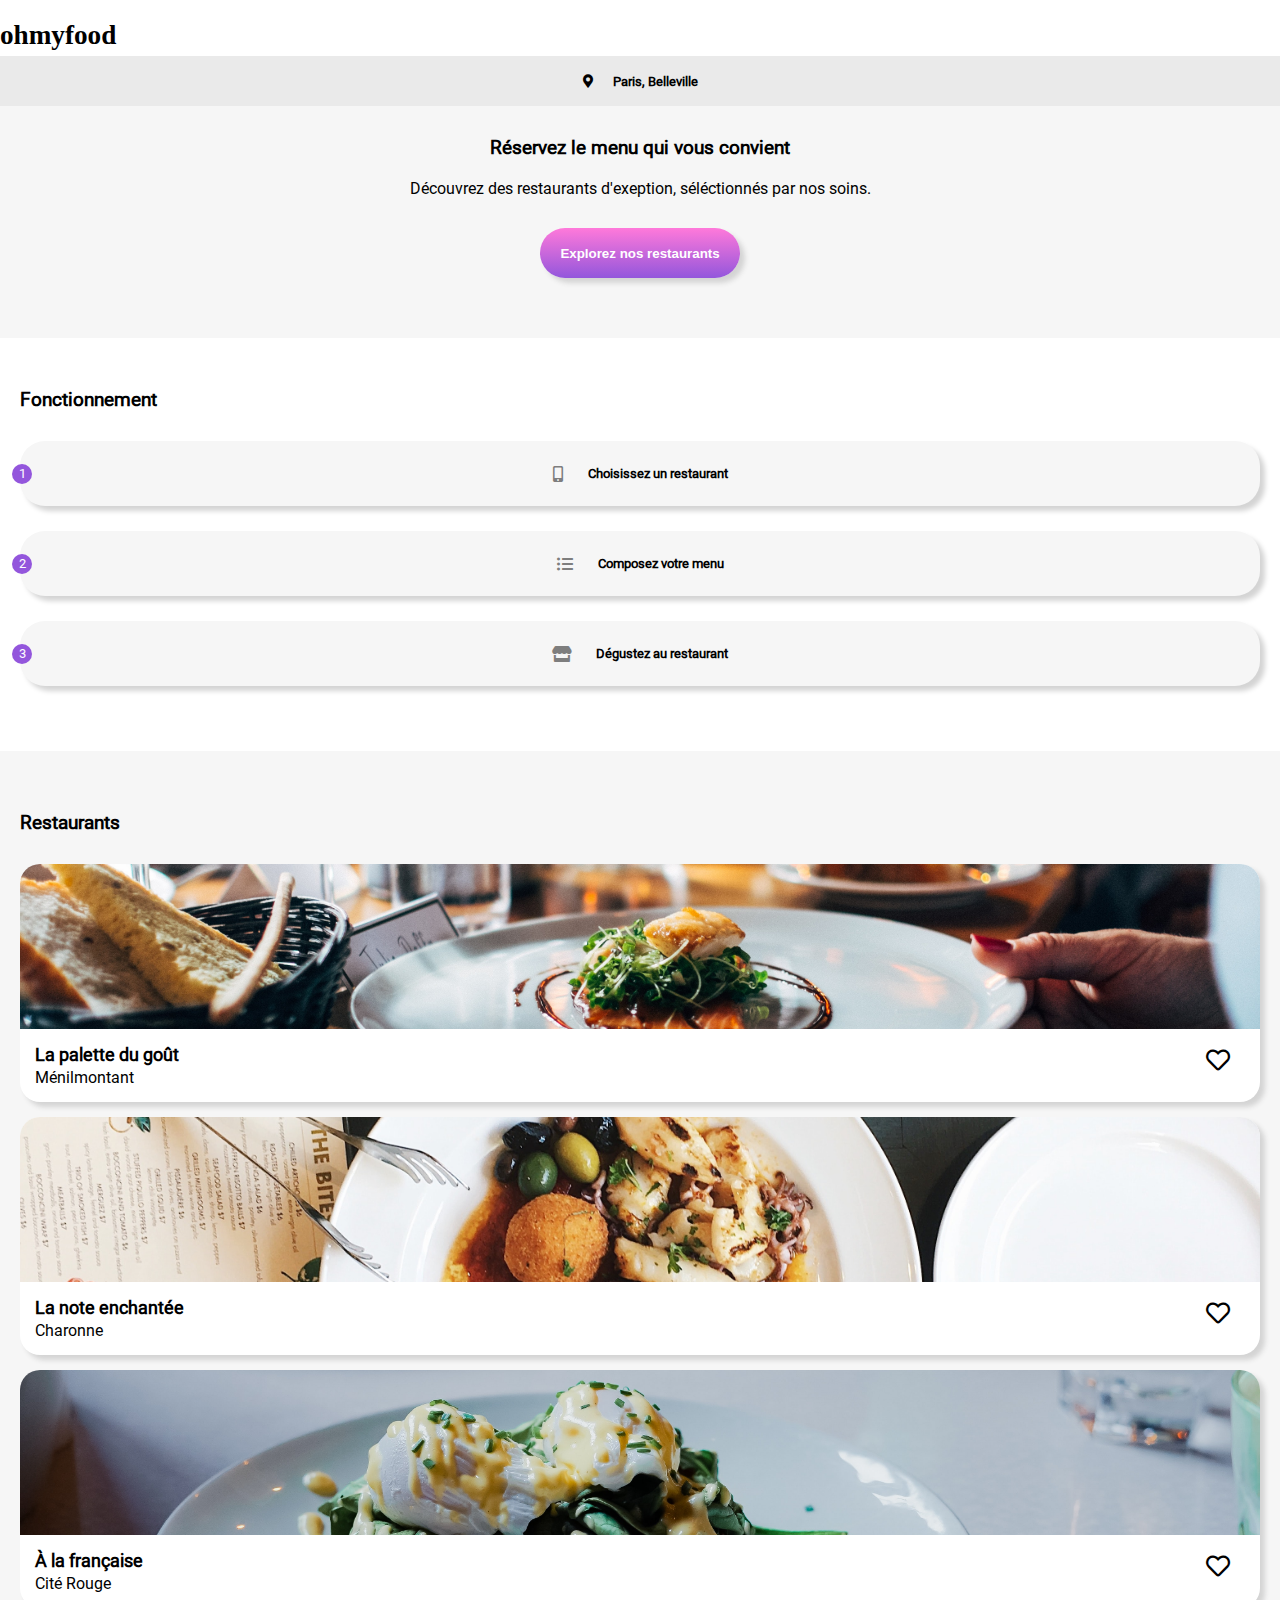
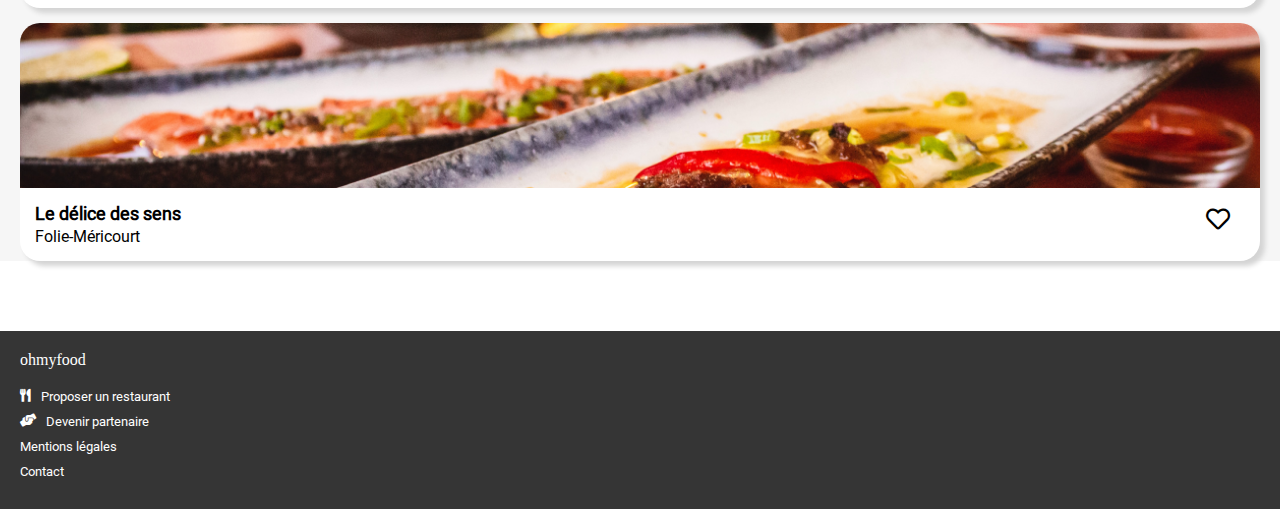
==== index.html @ 56a6c61f "avancé page menu" ====
<!DOCTYPE html>
<html lang="fr">
    <head>
        <meta charset="UTF-8">
        <meta name="viewport" content="width=device-width, initial-scale=1.0">
        <meta name="description" content="On vous propose de commander votre repas dans les meilleurs restaurants parisiens">
        <link rel="stylesheet" href="main.css">
        <link rel="stylesheet" href="fontawesome-free-5.15.1-web/css/all.css">
        <link rel="icon" href="images/logo/ohmyfood@2x.svg">
        <title>OhMyFood le site pour commander dans les meilleurs restaurants parisiens</title>
    </head>

    <body>
        <header>
            <h1>ohmyfood</h1>
        </header>

        <section id="section_presentation-site_research">
            <div id="research_city">
                <div>
                    <i class="fas fa-map-marker-alt"></i>
                </div>
                <div id="zone_research_city">
                    Paris, Belleville
                </div>
            </div>
            <div id="information_site_restaurant">
                <h2 class="title_h2_index">
                    Réservez le menu qui vous convient
                </h2>
                <p id="text_information">
                    Découvrez des restaurants d'exeption, séléctionnés par nos soins.
                </p>
                <input type="button" value="Explorez nos restaurants" id="button_research_restaurant" class="button_page">
            </div>        
        </section>

        <section id="section_functioning">
            <h2 class="title_h2_index">
                Fonctionnement
            </h2>
            <div class="box_functioning">
                <p class="number_functioning">
                    1
                </p>
                <i class="fas fa-mobile-alt"></i>
                <p class="information_functioning">
                    Choisissez un restaurant
                </p>
            </div>
            <div class="box_functioning">
                <p class="number_functioning">
                    2
                </p>
                <i class="fas fa-list-ul"></i>
                <p class="information_functioning">
                    Composez votre menu
                </p>
            </div>
            <div class="box_functioning">
                <p class="number_functioning">
                    3
                </p>
                <i class="fas fa-store"></i>
                <p class="information_functioning">
                    Dégustez au restaurant
                </p>
            </div>
        </section>

        <section id="listing_restaurants">
            <h2 class="title_h2_index">
                Restaurants
            </h2> 
            <div class="box_restaurant"> <!-- la palette du goût -->                
                <div class="box_img_link">
                    <a href="menu_la_palette_du_gout.html" title="Lien vers le menu de La palette du goût">  
                        <img src="images/restaurants/la_palettedu_gout_jay-wennington.jpg" alt="image du restaurant La Palette du goût" class="img_restaurant">
                    </a> 
                </div>               
                <div class="information_restaurant_heart">                    
                    <div class="name_localisation">
                        <h3 class="name_restaurant">
                            La palette du goût
                        </h3>
                        <p class="city_restaurant">
                            Ménilmontant
                        </p>
                    </div>
                    <i class="far fa-heart"></i>
                </div>
            </div>

            <div class="box_restaurant"> <!-- La note enchantée -->
                <div class="box_img_link">
                    <a href="menu_la_note_enchantee.html" title="Lien vers le menu La note enchantée">
                        <img src="images/restaurants/la_note_enchantee_stil.jpg" alt="image du restaurant La note enchantée" class="img_restaurant">
                    </a>
                </div>
                <div class="information_restaurant_heart">
                    <div class="name_localisation">
                        <h3 class="name_restaurant">
                            La note enchantée
                        </h3>
                        <p class="city_restaurant">
                            Charonne
                        </p>
                    </div>
                    <i class="far fa-heart"></i>
                </div>
            </div>

            <div class="box_restaurant"> <!-- à la française -->
                <div class="box_img_link">
                    <a href="menu_a_la_francaise.html" title="Lien vers le menu À la française">
                        <img src="images/restaurants/a_la_francaise_toa-heftiba.jpg" alt="image du restaurant À la française" class="img_restaurant">
                    </a>
                </div>
                <div class="information_restaurant_heart">
                    <div class="name_localisation">
                            <h3 class="name_restaurant">
                                À la française
                            </h3>
                            <p class="city_restaurant">
                                Cité Rouge
                            </p>
                    </div>
                    <i class="far fa-heart"></i>
                </div>
            </div>

                <div class="box_restaurant"> <!-- Le délice des sens -->
                    <div class="box_img_link">
                        <a href="menu_le_delice_des_sens.html" title="Lien vers le menu Le délice des sens">
                            <img src="images/restaurants/le_delice_des-sens_louis-hansel.jpg" alt="image du restaurant le délice des sens" class="img_restaurant">
                        </a>
                    </div>
                    <div class="information_restaurant_heart">
                        <div class="name_localisation">
                            <h3 class="name_restaurant">
                                Le délice des sens
                            </h3>
                            <p class="city_restaurant">
                                Folie-Méricourt
                            </p>
                        </div>
                        <i class="far fa-heart"></i>
                    </div>                    
                </div>
        </section>

        <footer>
            <section id="footer_limit">
                <h2 id="name_logo_footer">ohmyfood</h2>
                <div class="box_icon_txt">
                    <i class="fas fa-utensils"></i>
                    <p>Proposer un restaurant</p>
                </div>
                <div class="box_icon_txt">
                    <i class="fas fa-hands-helping"></i>
                    <p>Devenir partenaire</p>
                </div>
                <p class="box_only_txt">Mentions légales</p>
                <a href="mailto:contact@ohmyfood.com" class="box_only_txt" title="nous contacter par mail">Contact</a> <!-- doit renvoyer vers une adresse mail -->
            </section>
        </footer>

    </body>
</html>
---- main.css ----
@charset "UTF-8";
/* Elément généraux */
@font-face {
  font-family: 'Roboto';
  src: url(Roboto/Roboto-Regular.ttf) format("truetype");
}

@font-face {
  font-family: 'Shrikhand';
  src: url(Shrikhand/Shrikhand-Regular.ttf) format("truetype");
}

body {
  margin: 0;
  padding: 0;
  margin: auto;
  font-family: 'Roboto';
}

/* element which appear into different parts of the body 
color */
/* primary color */
/* secondary color */
/* tertiary color */
.title_h2_index {
  font-size: larger;
  margin: 0;
}

p {
  margin: 0;
}

header, #section_functioning, .title_h2_index, .box_restaurant {
  max-width: 1440px;
}

/* formatting base button */
.button_page {
  color: #FFFFFF;
  border-radius: 50px;
  -webkit-box-shadow: 5px 5px 5px #d4d4d4;
          box-shadow: 5px 5px 5px #d4d4d4;
  border: none;
  background: -webkit-gradient(linear, left top, left bottom, from(#FF79DA), to(#9356DC));
  background: linear-gradient(to bottom, #FF79DA, #9356DC);
}

.button_page:hover {
  opacity: 0.8;
  -webkit-box-shadow: 10px 10px 5px #d4d4d4;
          box-shadow: 10px 10px 5px #d4d4d4;
  cursor: pointer;
}

/* header */
header {
  max-width: 1440px;
  margin-top: 20px;
  margin-bottom: 5px;
  display: -webkit-box;
  display: -ms-flexbox;
  display: flex;
}

header .fas.fa-arrow-left {
  color: #353535;
  font-size: large;
  padding-top: 11px;
  margin-right: 50px;
}

header h1 {
  margin: 0;
  font-family: 'Shrikhand';
  font-size: 1.70em;
}

/* body 
Section site presentation et research city and restaurant*/
#research_city {
  display: -webkit-box;
  display: -ms-flexbox;
  display: flex;
  -webkit-box-orient: horizontal;
  -webkit-box-direction: normal;
      -ms-flex-direction: row;
          flex-direction: row;
  -webkit-box-pack: center;
      -ms-flex-pack: center;
          justify-content: center;
  -webkit-box-align: center;
      -ms-flex-align: center;
          align-items: center;
  background-color: #eaeaea;
  height: 50px;
  font-size: smaller;
}

#research_city #zone_research_city {
  font-weight: bold;
  margin-left: 20px;
}

#information_site_restaurant {
  display: -webkit-box;
  display: -ms-flexbox;
  display: flex;
  -webkit-box-orient: vertical;
  -webkit-box-direction: normal;
      -ms-flex-direction: column;
          flex-direction: column;
  -webkit-box-align: center;
      -ms-flex-align: center;
          align-items: center;
  text-align: center;
  background-color: #f6f6f6;
  padding-top: 30px;
  padding-bottom: 60px;
  margin-bottom: 50px;
}

#information_site_restaurant .title_h2_index {
  margin-left: 60px;
  margin-right: 60px;
  margin-bottom: 20px;
}

#information_site_restaurant #text_information {
  margin-bottom: 30px;
}

#information_site_restaurant #button_research_restaurant {
  height: 50px;
  width: 200px;
  font-weight: bold;
}

#section_functioning {
  display: -webkit-box;
  display: -ms-flexbox;
  display: flex;
  -webkit-box-orient: vertical;
  -webkit-box-direction: normal;
      -ms-flex-direction: column;
          flex-direction: column;
  margin-bottom: 40px;
  margin-left: 20px;
}

#section_functioning .title_h2_index {
  margin-bottom: 30px;
}

.box_functioning {
  display: -webkit-box;
  display: -ms-flexbox;
  display: flex;
  -webkit-box-orient: horizontal;
  -webkit-box-direction: normal;
      -ms-flex-direction: row;
          flex-direction: row;
  -webkit-box-pack: center;
      -ms-flex-pack: center;
          justify-content: center;
  -webkit-box-align: center;
      -ms-flex-align: center;
          align-items: center;
  height: 65px;
  margin-bottom: 25px;
  width: calc(100% - 20px);
  background-color: #f6f6f6;
  border-radius: 25px;
  -webkit-box-shadow: 5px 5px 5px #d4d4d4;
          box-shadow: 5px 5px 5px #d4d4d4;
}

.box_functioning .number_functioning {
  display: -webkit-box;
  display: -ms-flexbox;
  display: flex;
  -webkit-box-pack: center;
      -ms-flex-pack: center;
          justify-content: center;
  -webkit-box-align: center;
      -ms-flex-align: center;
          align-items: center;
  font-size: small;
  color: #FFFFFF;
  width: 20px;
  height: 20px;
  border-radius: 50px;
  background-color: #9356DC;
  position: absolute;
  left: 12px;
}

.box_functioning .fas {
  color: #7e7e7e;
}

.box_functioning .information_functioning {
  font-size: smaller;
  font-weight: bold;
  margin-left: 25px;
}

#listing_restaurants {
  padding-left: 20px;
  background-color: #f6f6f6;
  margin-bottom: 70px;
}

#listing_restaurants .title_h2_index {
  padding-top: 60px;
  margin-bottom: 30px;
}

.box_restaurant {
  display: -webkit-box;
  display: -ms-flexbox;
  display: flex;
  -webkit-box-orient: vertical;
  -webkit-box-direction: normal;
      -ms-flex-direction: column;
          flex-direction: column;
  width: calc(100% - 20px);
  background-color: #FFFFFF;
  border-radius: 20px;
  margin-bottom: 15px;
  -webkit-box-shadow: 5px 5px 5px #d4d4d4;
          box-shadow: 5px 5px 5px #d4d4d4;
}

.box_img_link {
  height: 180px;
}

.box_img_link .img_restaurant {
  -o-object-fit: cover;
     object-fit: cover;
  border-top-left-radius: 20px;
  border-top-right-radius: 20px;
  width: 100%;
  height: calc(100% - 15px);
}

.information_restaurant_heart {
  display: -webkit-box;
  display: -ms-flexbox;
  display: flex;
  -webkit-box-orient: horizontal;
  -webkit-box-direction: normal;
      -ms-flex-direction: row;
          flex-direction: row;
  -webkit-box-pack: justify;
      -ms-flex-pack: justify;
          justify-content: space-between;
  -webkit-box-align: center;
      -ms-flex-align: center;
          align-items: center;
  position: relative;
}

.information_restaurant_heart .name_localisation {
  display: -webkit-box;
  display: -ms-flexbox;
  display: flex;
  -webkit-box-orient: vertical;
  -webkit-box-direction: normal;
      -ms-flex-direction: column;
          flex-direction: column;
  padding-left: 15px;
  padding-bottom: 15px;
}

.information_restaurant_heart .name_localisation .name_restaurant {
  margin: 0;
  font-size: large;
  margin-bottom: 3px;
}

.information_restaurant_heart .name_localisation .city_restaurant {
  font-size: medium;
}

.information_restaurant_heart .far.fa-heart {
  position: absolute;
  bottom: 30px;
  right: 30px;
  font-size: x-large;
}

.information_restaurant_heart .far.fa-heart:hover {
  cursor: pointer;
}

.information_restaurant_heart .far.fa-heart:active {
  background: -webkit-gradient(linear, left top, left bottom, from(#FF79DA), to(#9356DC));
  background: linear-gradient(to bottom, #FF79DA, #9356DC);
}

a:hover, a:link, a:visited {
  text-decoration: none;
  outline: none;
  color: black;
}

footer {
  background-color: #353535;
}

#footer_limit {
  max-width: 1440px;
  padding: 20px;
  color: #FFFFFF;
}

#footer_limit #name_logo_footer {
  margin: 0;
  font-family: 'Shrikhand';
  font-weight: unset;
  margin-bottom: 20px;
  font-size: medium;
}

#footer_limit .box_icon_txt, #footer_limit .box_only_txt {
  display: -webkit-box;
  display: -ms-flexbox;
  display: flex;
  font-size: smaller;
  margin-bottom: 10px;
}

#footer_limit .box_icon_txt p, #footer_limit .box_only_txt p {
  padding-left: 10px;
}

#footer_limit .fa-utensils, #footer_limit .fa-hands-helping {
  font-size: small;
}

#footer_limit a:link, #footer_limit a:visited {
  color: white;
}

/* page menu elements */
.box_img_menu {
  position: absolute;
}

.img_page_menu {
  -o-object-fit: cover;
     object-fit: cover;
  height: 275px;
  width: 100%;
}

.name_restaurant_heart, .appetizer_menu, .main_course_menu, .dessert_menu {
  min-width: 320px;
  max-width: 1440px;
}

.section_choice_menu {
  background-color: #f6f6f6;
  display: -webkit-box;
  display: -ms-flexbox;
  display: flex;
  -webkit-box-orient: vertical;
  -webkit-box-direction: normal;
      -ms-flex-direction: column;
          flex-direction: column;
  width: 100%;
  position: relative;
  top: 230px;
  border-top-left-radius: 40px;
  border-top-right-radius: 40px;
}

.name_restaurant_heart {
  padding-top: 30px;
  margin-bottom: 25px;
  position: relative;
}

.name_restaurant_heart .name_restaurant_menu {
  font-family: 'shrikhand';
  font-size: 1.70em;
  margin-left: 20px;
}

.name_restaurant_heart .far.fa-heart {
  position: absolute;
  right: 4%;
  font-size: x-large;
}

.title_repas {
  margin-left: 20px;
  border-bottom: 2px #99E2D0 solid;
  padding-bottom: 10px;
  padding-right: 0;
}

.box_repas {
  background-color: #FFFFFF;
  margin-top: 15px;
  -webkit-box-shadow: 5px 5px 5px #d4d4d4;
          box-shadow: 5px 5px 5px #d4d4d4;
  border-radius: 15px;
  margin-left: 15px;
  width: calc(100% - 30px);
  position: relative;
}

.box_repas .name_repas {
  margin: 0;
  font-size: medium;
  padding: 12px 10px;
}

.box_repas .additional_information {
  font-size: smaller;
  padding: 0 0 12px 10px;
}

.box_repas .price {
  font-size: smaller;
  font-weight: bold;
  position: absolute;
  bottom: 12px;
  right: 20px;
}

.box_command {
  display: -webkit-box;
  display: -ms-flexbox;
  display: flex;
  -webkit-box-pack: center;
      -ms-flex-pack: center;
          justify-content: center;
}

.box_command #button_command {
  margin: 40px 0 60px 0;
  height: 55px;
  width: 185px;
}

.footer_menu {
  position: relative;
  top: 230px;
}
/*# sourceMappingURL=main.css.map */
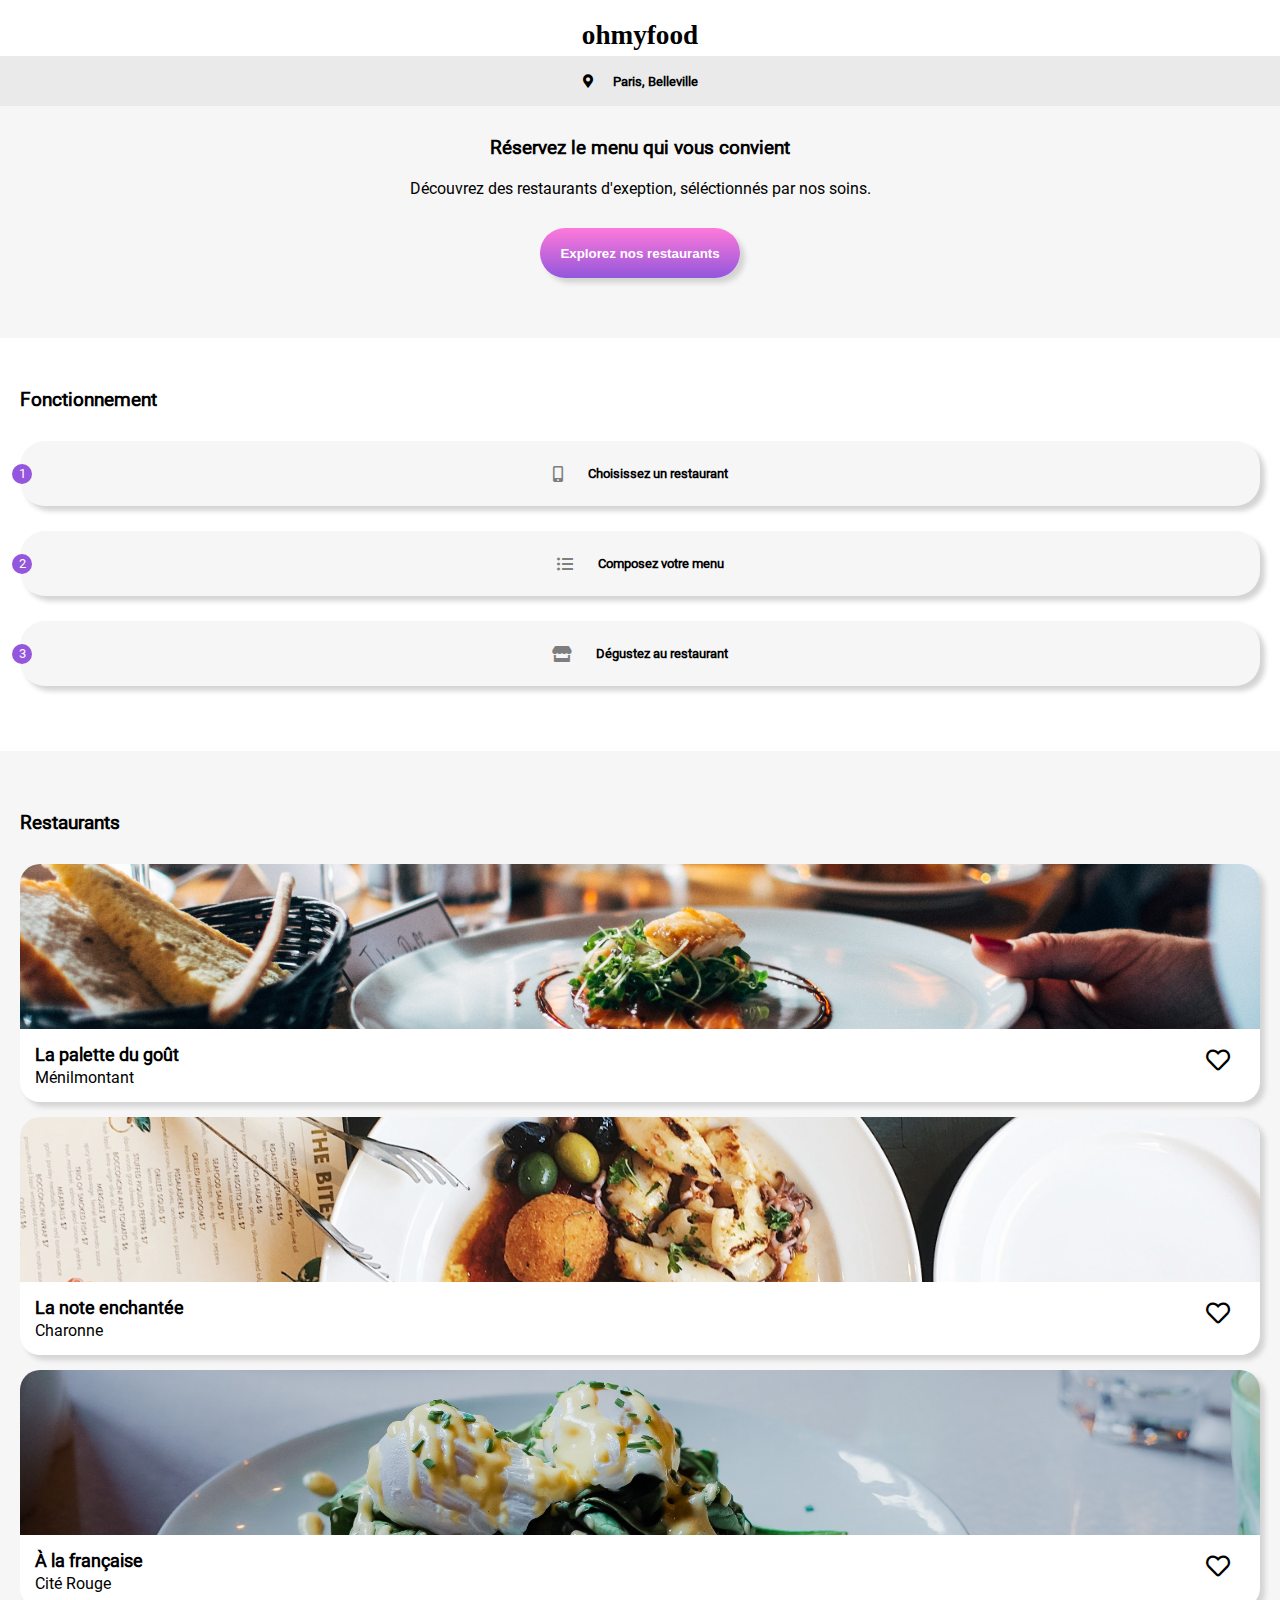
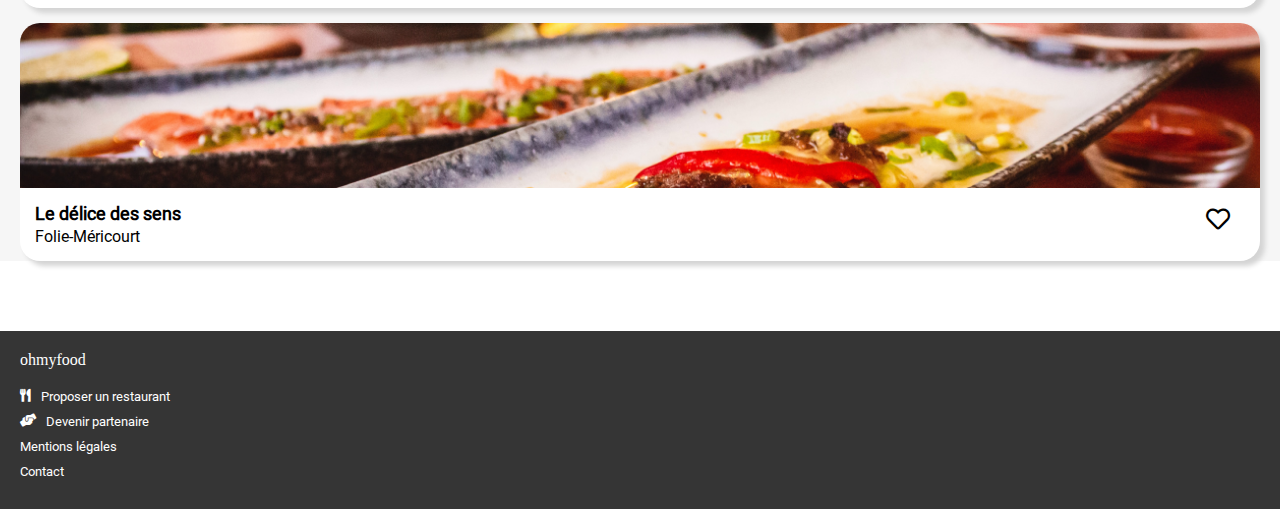
==== commit 68b88544: "modification" ====
--- a/index.html
+++ b/index.html
@@ -39,7 +39,7 @@
             <h2 class="title_h2_index">
                 Fonctionnement
             </h2>
-            <div class="box_functioning">
+            <div class="box_functioning box_number_one">
                 <p class="number_functioning">
                     1
                 </p>
@@ -48,7 +48,7 @@
                     Choisissez un restaurant
                 </p>
             </div>
-            <div class="box_functioning">
+            <div class="box_functioning box_number_two">
                 <p class="number_functioning">
                     2
                 </p>
@@ -57,7 +57,7 @@
                     Composez votre menu
                 </p>
             </div>
-            <div class="box_functioning">
+            <div class="box_functioning box_number_three">
                 <p class="number_functioning">
                     3
                 </p>
--- a/main.css
+++ b/main.css
@@ -27,7 +27,7 @@
   margin: 0;
 }
 
-p {
+p, h2 {
   margin: 0;
 }
 
@@ -44,6 +44,8 @@
   border: none;
   background: -webkit-gradient(linear, left top, left bottom, from(#FF79DA), to(#9356DC));
   background: linear-gradient(to bottom, #FF79DA, #9356DC);
+  -webkit-transition-duration: 400ms;
+          transition-duration: 400ms;
 }
 
 .button_page:hover {
@@ -61,6 +63,9 @@
   display: -webkit-box;
   display: -ms-flexbox;
   display: flex;
+  -webkit-box-pack: center;
+      -ms-flex-pack: center;
+          justify-content: center;
 }
 
 header .fas.fa-arrow-left {
@@ -173,6 +178,14 @@
   border-radius: 25px;
   -webkit-box-shadow: 5px 5px 5px #d4d4d4;
           box-shadow: 5px 5px 5px #d4d4d4;
+  /* &:hover
+    {
+        background-color: $blue-magenta-light;
+        .fas
+        {
+            color: $blue-magenta;
+        }
+    } */
 }
 
 .box_functioning .number_functioning {
@@ -205,6 +218,23 @@
   margin-left: 25px;
 }
 
+.box_number_one {
+  -webkit-animation: animation_box_number_one 1s infinite;
+          animation: animation_box_number_one 1s infinite;
+}
+
+@-webkit-keyframes animation_box_number_one {
+  100% {
+    background-color: #f5edff;
+  }
+}
+
+@keyframes animation_box_number_one {
+  100% {
+    background-color: #f5edff;
+  }
+}
+
 #listing_restaurants {
   padding-left: 20px;
   background-color: #f6f6f6;
@@ -379,7 +409,6 @@
 
 .name_restaurant_heart {
   padding-top: 30px;
-  margin-bottom: 25px;
   position: relative;
 }
 
@@ -393,6 +422,82 @@
   position: absolute;
   right: 4%;
   font-size: x-large;
+}
+
+.appetizer_menu, .main_course_menu, .dessert_menu {
+  margin-top: 30px;
+}
+
+.appetizer_menu {
+  opacity: 0;
+  -webkit-animation: fadeIn_appetizer ease 3s forwards 0.5s;
+          animation: fadeIn_appetizer ease 3s forwards 0.5s;
+}
+
+.main_course_menu {
+  opacity: 0;
+  -webkit-animation: fadeIn_maincourse ease 3s forwards 1.5s;
+          animation: fadeIn_maincourse ease 3s forwards 1.5s;
+}
+
+.dessert_menu {
+  opacity: 0;
+  -webkit-animation: fadeIn_dessert ease 3s forwards 2.5s;
+          animation: fadeIn_dessert ease 3s forwards 2.5s;
+}
+
+/* keyframes appear differents parts of repas */
+@-webkit-keyframes fadeIn_appetizer {
+  0% {
+    opacity: 0;
+  }
+  100% {
+    opacity: 1;
+  }
+}
+@keyframes fadeIn_appetizer {
+  0% {
+    opacity: 0;
+  }
+  100% {
+    opacity: 1;
+  }
+}
+
+@-webkit-keyframes fadeIn_maincourse {
+  0% {
+    opacity: 0;
+  }
+  100% {
+    opacity: 1;
+  }
+}
+
+@keyframes fadeIn_maincourse {
+  0% {
+    opacity: 0;
+  }
+  100% {
+    opacity: 1;
+  }
+}
+
+@-webkit-keyframes fadeIn_dessert {
+  0% {
+    opacity: 0;
+  }
+  100% {
+    opacity: 1;
+  }
+}
+
+@keyframes fadeIn_dessert {
+  0% {
+    opacity: 0;
+  }
+  100% {
+    opacity: 1;
+  }
 }
 
 .title_repas {
@@ -411,17 +516,25 @@
   margin-left: 15px;
   width: calc(100% - 30px);
   position: relative;
+  /* keyframes animation appear check box in menu food */
 }
 
 .box_repas .name_repas {
   margin: 0;
   font-size: medium;
   padding: 12px 10px;
+  text-overflow: ellipsis;
+  overflow: hidden;
+  white-space: nowrap;
 }
 
 .box_repas .additional_information {
   font-size: smaller;
   padding: 0 0 12px 10px;
+  width: 80%;
+  text-overflow: ellipsis;
+  overflow: hidden;
+  white-space: nowrap;
 }
 
 .box_repas .price {
@@ -432,6 +545,124 @@
   right: 20px;
 }
 
+.box_repas:active .box_choice_food {
+  border: none;
+  position: absolute;
+  bottom: 0;
+  right: 0;
+  height: 73px;
+  border-top-right-radius: 15px;
+  border-bottom-right-radius: 15px;
+  background-color: #99E2D0;
+  opacity: 1;
+  -webkit-animation: appear_box_choice 0.4s forwards;
+          animation: appear_box_choice 0.4s forwards;
+}
+
+.box_repas:active .fas.fa-check-circle {
+  color: #FFFFFF;
+  display: -webkit-box;
+  display: -ms-flexbox;
+  display: flex;
+  -webkit-box-pack: center;
+      -ms-flex-pack: center;
+          justify-content: center;
+  position: relative;
+  top: 40%;
+  -webkit-animation: circle_rotate 0.4s forwards;
+          animation: circle_rotate 0.4s forwards;
+}
+
+.box_repas:active .price {
+  -webkit-animation: price_translation 0.4s forwards;
+          animation: price_translation 0.4s forwards;
+}
+
+.box_repas:active .name_repas, .box_repas:active .additional_information {
+  -webkit-animation: reduction_box 0.4s forwards;
+          animation: reduction_box 0.4s forwards;
+}
+
+.box_repas .fas.fa-check-circle {
+  display: none;
+}
+
+@-webkit-keyframes appear_box_choice {
+  0% {
+    width: 0;
+  }
+  100% {
+    width: 63px;
+    opacity: 1;
+  }
+}
+
+@keyframes appear_box_choice {
+  0% {
+    width: 0;
+  }
+  100% {
+    width: 63px;
+    opacity: 1;
+  }
+}
+
+@-webkit-keyframes price_translation {
+  0% {
+    -webkit-transform: translateX(0);
+            transform: translateX(0);
+  }
+  100% {
+    -webkit-transform: translateX(-63px);
+            transform: translateX(-63px);
+  }
+}
+
+@keyframes price_translation {
+  0% {
+    -webkit-transform: translateX(0);
+            transform: translateX(0);
+  }
+  100% {
+    -webkit-transform: translateX(-63px);
+            transform: translateX(-63px);
+  }
+}
+
+@-webkit-keyframes circle_rotate {
+  0% {
+    -webkit-transform: rotate(0) scale(1.4);
+            transform: rotate(0) scale(1.4);
+  }
+  100% {
+    -webkit-transform: rotate(360deg) scale(1.4);
+            transform: rotate(360deg) scale(1.4);
+  }
+}
+
+@keyframes circle_rotate {
+  0% {
+    -webkit-transform: rotate(0) scale(1.4);
+            transform: rotate(0) scale(1.4);
+  }
+  100% {
+    -webkit-transform: rotate(360deg) scale(1.4);
+            transform: rotate(360deg) scale(1.4);
+  }
+}
+
+@-webkit-keyframes reduction_box {
+  100% {
+    width: 58%;
+  }
+}
+
+@keyframes reduction_box {
+  100% {
+    width: 58%;
+  }
+}
+
 .box_command {
   display: -webkit-box;
   display: -ms-flexbox;
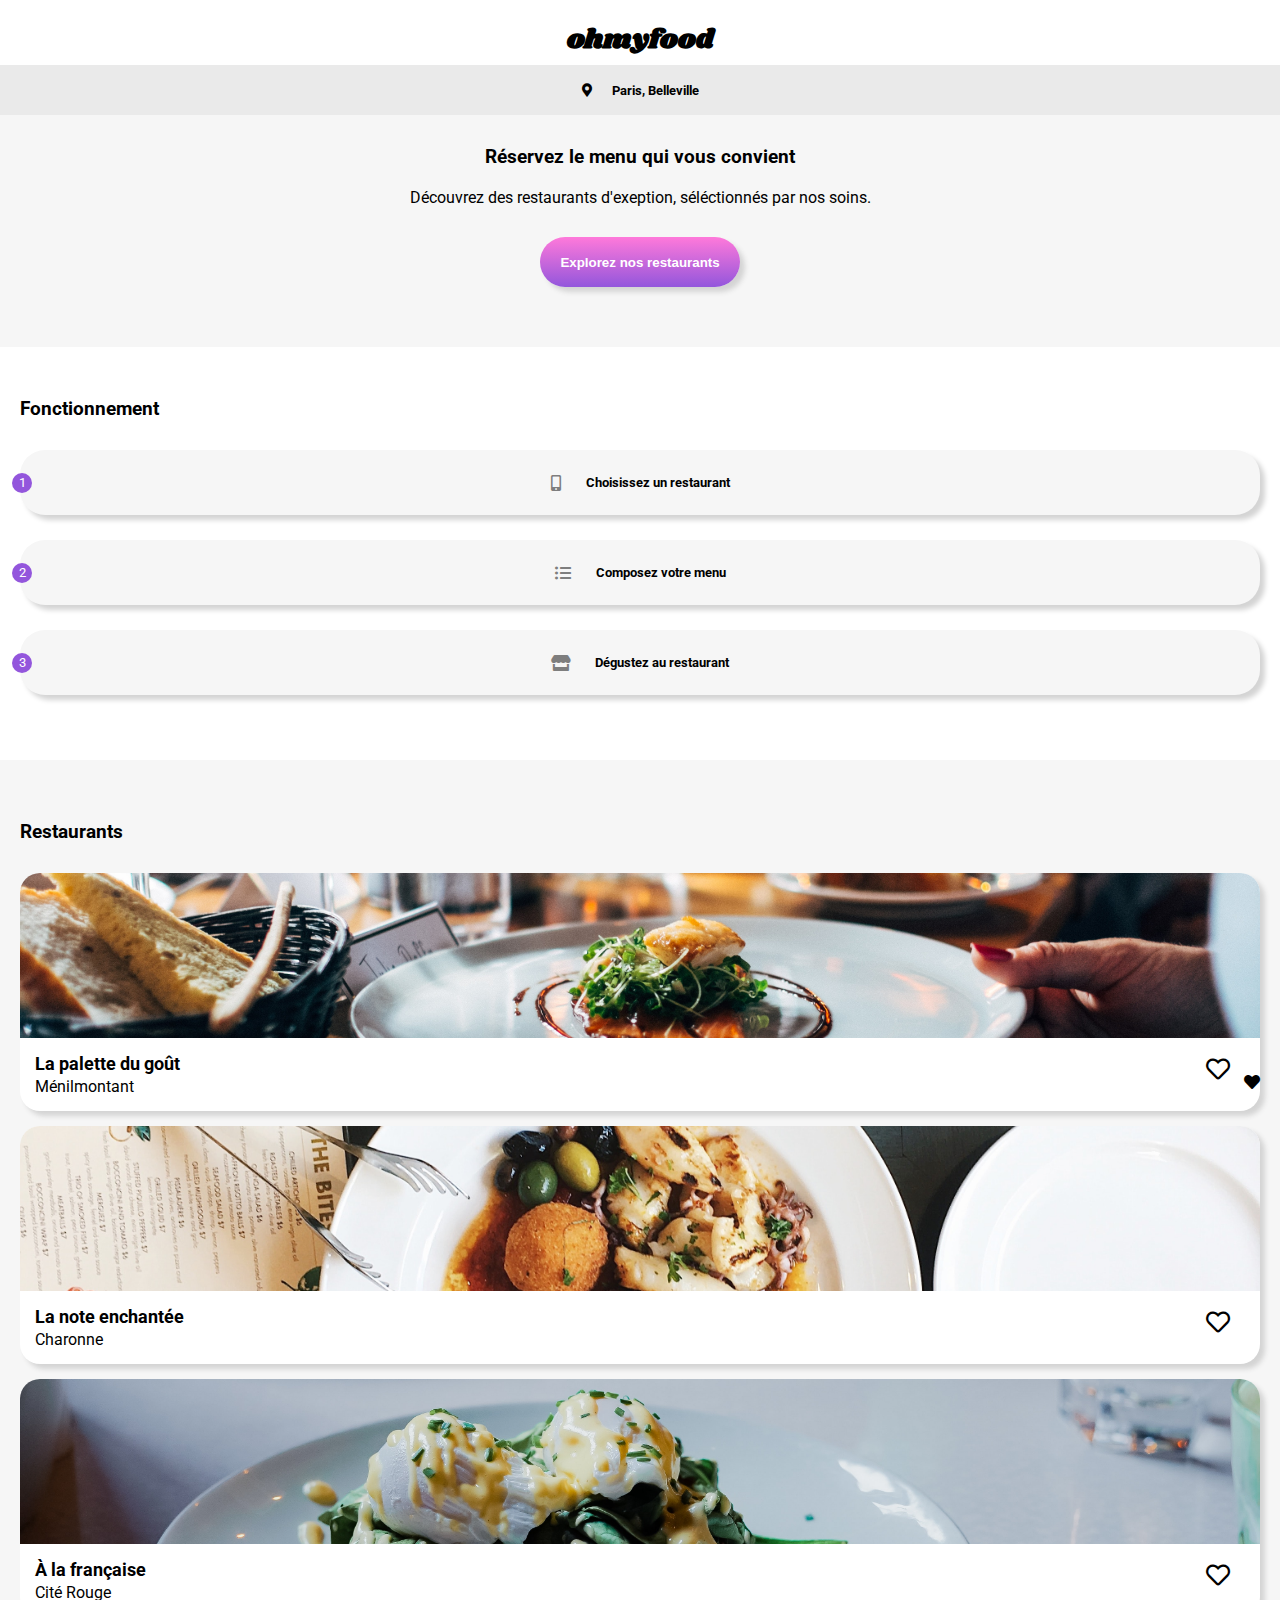
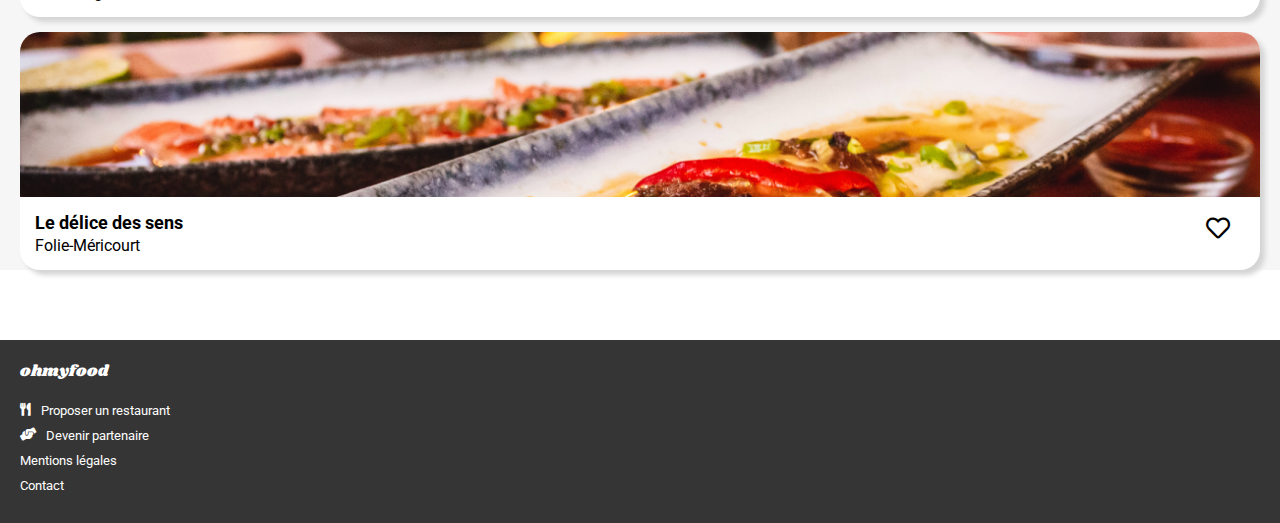
==== commit 3523d493: "modifcation CSS" ====
--- a/index.html
+++ b/index.html
@@ -7,6 +7,8 @@
         <link rel="stylesheet" href="main.css">
         <link rel="stylesheet" href="fontawesome-free-5.15.1-web/css/all.css">
         <link rel="icon" href="images/logo/ohmyfood@2x.svg">
+        <link rel="preconnect" href="https://fonts.gstatic.com">
+        <link href="https://fonts.googleapis.com/css2?family=Roboto&family=Shrikhand&display=swap" rel="stylesheet">
         <title>OhMyFood le site pour commander dans les meilleurs restaurants parisiens</title>
     </head>
 
@@ -88,6 +90,7 @@
                         </p>
                     </div>
                     <i class="far fa-heart"></i>
+                    <i class="fas fa-heart"></i>
                 </div>
             </div>
 
--- a/main.css
+++ b/main.css
@@ -1,15 +1,5 @@
 @charset "UTF-8";
 /* Elément généraux */
-@font-face {
-  font-family: 'Roboto';
-  src: url(Roboto/Roboto-Regular.ttf) format("truetype");
-}
-
-@font-face {
-  font-family: 'Shrikhand';
-  src: url(Shrikhand/Shrikhand-Regular.ttf) format("truetype");
-}
-
 body {
   margin: 0;
   padding: 0;
@@ -178,14 +168,6 @@
   border-radius: 25px;
   -webkit-box-shadow: 5px 5px 5px #d4d4d4;
           box-shadow: 5px 5px 5px #d4d4d4;
-  /* &:hover
-    {
-        background-color: $blue-magenta-light;
-        .fas
-        {
-            color: $blue-magenta;
-        }
-    } */
 }
 
 .box_functioning .number_functioning {
@@ -218,23 +200,24 @@
   margin-left: 25px;
 }
 
-.box_number_one {
-  -webkit-animation: animation_box_number_one 1s infinite;
-          animation: animation_box_number_one 1s infinite;
-}
-
-@-webkit-keyframes animation_box_number_one {
-  100% {
-    background-color: #f5edff;
-  }
-}
-
-@keyframes animation_box_number_one {
-  100% {
-    background-color: #f5edff;
-  }
-}
-
+.box_functioning:hover {
+  background-color: #f5edff;
+}
+
+.box_functioning:hover .fas {
+  color: #9356DC;
+}
+
+/* .box_number_one
+{
+    animation: animation_box_number_one 1s infinite ;
+}
+@keyframes animation_box_number_one{
+    100%
+    {
+        background-color: $blue-magenta-light;
+    }
+} */
 #listing_restaurants {
   padding-left: 20px;
   background-color: #f6f6f6;
@@ -430,73 +413,45 @@
 
 .appetizer_menu {
   opacity: 0;
-  -webkit-animation: fadeIn_appetizer ease 3s forwards 0.5s;
-          animation: fadeIn_appetizer ease 3s forwards 0.5s;
+  -webkit-animation: fadeIn_menu ease 3s forwards 0.5s;
+          animation: fadeIn_menu ease 3s forwards 0.5s;
 }
 
 .main_course_menu {
   opacity: 0;
-  -webkit-animation: fadeIn_maincourse ease 3s forwards 1.5s;
-          animation: fadeIn_maincourse ease 3s forwards 1.5s;
+  -webkit-animation: fadeIn_menu ease 3s forwards 1.5s;
+          animation: fadeIn_menu ease 3s forwards 1.5s;
 }
 
 .dessert_menu {
   opacity: 0;
-  -webkit-animation: fadeIn_dessert ease 3s forwards 2.5s;
-          animation: fadeIn_dessert ease 3s forwards 2.5s;
+  -webkit-animation: fadeIn_menu ease 3s forwards 2.5s;
+          animation: fadeIn_menu ease 3s forwards 2.5s;
 }
 
 /* keyframes appear differents parts of repas */
-@-webkit-keyframes fadeIn_appetizer {
+@-webkit-keyframes fadeIn_menu {
   0% {
     opacity: 0;
+    -webkit-transform: translateY(20px);
+            transform: translateY(20px);
   }
   100% {
     opacity: 1;
-  }
-}
-@keyframes fadeIn_appetizer {
+    -webkit-transform: translateY(0px);
+            transform: translateY(0px);
+  }
+}
+@keyframes fadeIn_menu {
   0% {
     opacity: 0;
+    -webkit-transform: translateY(20px);
+            transform: translateY(20px);
   }
   100% {
     opacity: 1;
-  }
-}
-
-@-webkit-keyframes fadeIn_maincourse {
-  0% {
-    opacity: 0;
-  }
-  100% {
-    opacity: 1;
-  }
-}
-
-@keyframes fadeIn_maincourse {
-  0% {
-    opacity: 0;
-  }
-  100% {
-    opacity: 1;
-  }
-}
-
-@-webkit-keyframes fadeIn_dessert {
-  0% {
-    opacity: 0;
-  }
-  100% {
-    opacity: 1;
-  }
-}
-
-@keyframes fadeIn_dessert {
-  0% {
-    opacity: 0;
-  }
-  100% {
-    opacity: 1;
+    -webkit-transform: translateY(0px);
+            transform: translateY(0px);
   }
 }
 
@@ -545,7 +500,7 @@
   right: 20px;
 }
 
-.box_repas:active .box_choice_food {
+.box_repas:hover .box_choice_food {
   border: none;
   position: absolute;
   bottom: 0;
@@ -559,7 +514,7 @@
           animation: appear_box_choice 0.4s forwards;
 }
 
-.box_repas:active .fas.fa-check-circle {
+.box_repas:hover .fas.fa-check-circle {
   color: #FFFFFF;
   display: -webkit-box;
   display: -ms-flexbox;
@@ -573,12 +528,12 @@
           animation: circle_rotate 0.4s forwards;
 }
 
-.box_repas:active .price {
+.box_repas:hover .price {
   -webkit-animation: price_translation 0.4s forwards;
           animation: price_translation 0.4s forwards;
 }
 
-.box_repas:active .name_repas, .box_repas:active .additional_information {
+.box_repas:hover .name_repas, .box_repas:hover .additional_information {
   -webkit-animation: reduction_box 0.4s forwards;
           animation: reduction_box 0.4s forwards;
 }
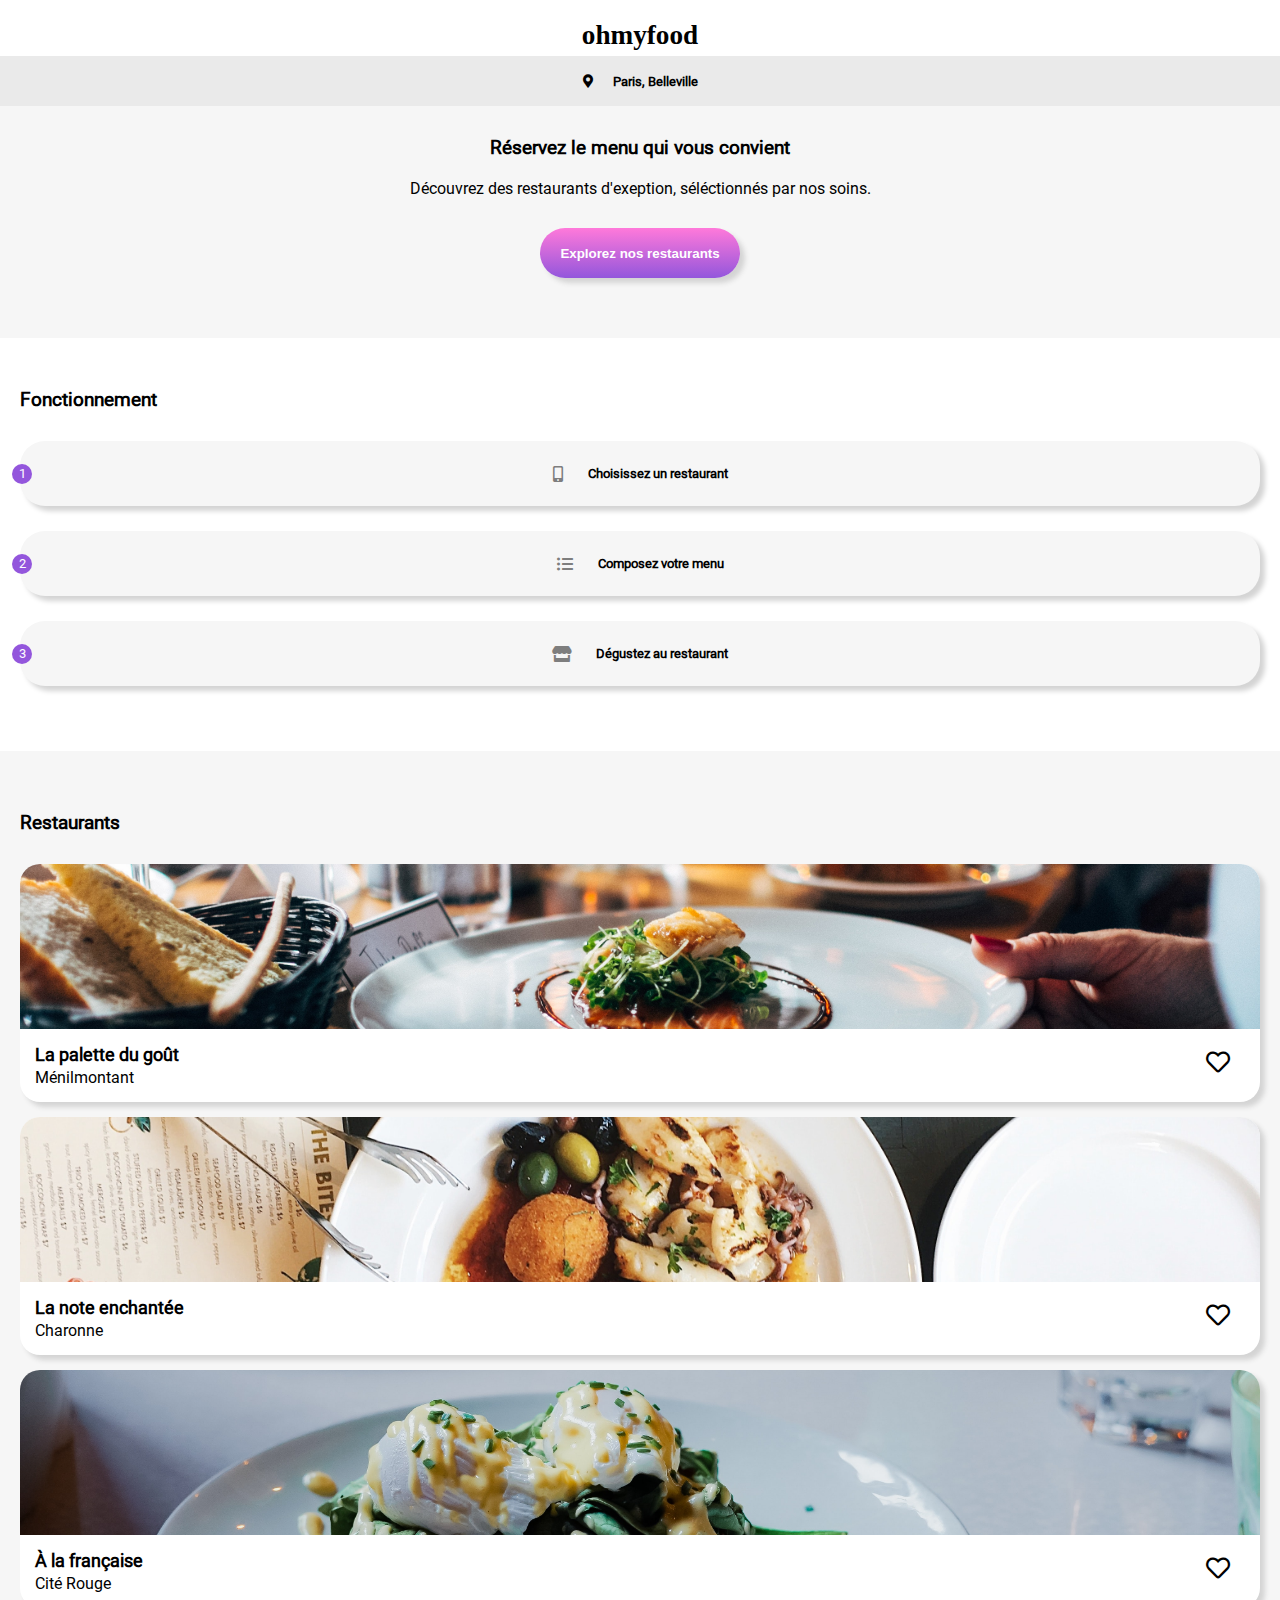
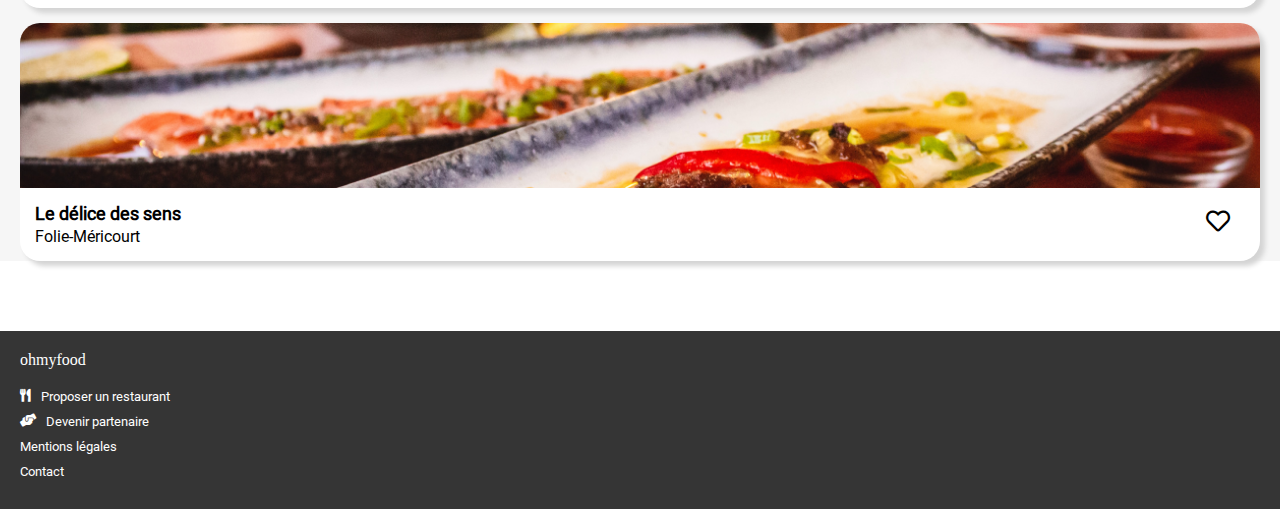
==== commit 50ba7962: "color functioning and color heart index" ====
--- a/index.html
+++ b/index.html
@@ -7,8 +7,6 @@
         <link rel="stylesheet" href="main.css">
         <link rel="stylesheet" href="fontawesome-free-5.15.1-web/css/all.css">
         <link rel="icon" href="images/logo/ohmyfood@2x.svg">
-        <link rel="preconnect" href="https://fonts.gstatic.com">
-        <link href="https://fonts.googleapis.com/css2?family=Roboto&family=Shrikhand&display=swap" rel="stylesheet">
         <title>OhMyFood le site pour commander dans les meilleurs restaurants parisiens</title>
     </head>
 
@@ -41,7 +39,7 @@
             <h2 class="title_h2_index">
                 Fonctionnement
             </h2>
-            <div class="box_functioning box_number_one">
+            <div class="box_functioning box_one">
                 <p class="number_functioning">
                     1
                 </p>
@@ -50,7 +48,7 @@
                     Choisissez un restaurant
                 </p>
             </div>
-            <div class="box_functioning box_number_two">
+            <div class="box_functioning box_two">
                 <p class="number_functioning">
                     2
                 </p>
@@ -59,7 +57,7 @@
                     Composez votre menu
                 </p>
             </div>
-            <div class="box_functioning box_number_three">
+            <div class="box_functioning box_three">
                 <p class="number_functioning">
                     3
                 </p>
@@ -89,8 +87,10 @@
                             Ménilmontant
                         </p>
                     </div>
-                    <i class="far fa-heart"></i>
-                    <i class="fas fa-heart"></i>
+                    <div class="heart_position">
+                        <i class="far fa-heart"></i>
+                        <i class="fas fa-heart"></i>
+                    </div>
                 </div>
             </div>
 
@@ -109,7 +109,10 @@
                             Charonne
                         </p>
                     </div>
-                    <i class="far fa-heart"></i>
+                    <div class="heart_position">
+                        <i class="far fa-heart"></i>
+                        <i class="fas fa-heart"></i>
+                    </div>
                 </div>
             </div>
 
@@ -128,7 +131,10 @@
                                 Cité Rouge
                             </p>
                     </div>
-                    <i class="far fa-heart"></i>
+                    <div class="heart_position">
+                        <i class="far fa-heart"></i>
+                        <i class="fas fa-heart"></i>
+                    </div>
                 </div>
             </div>
 
@@ -147,7 +153,10 @@
                                 Folie-Méricourt
                             </p>
                         </div>
-                        <i class="far fa-heart"></i>
+                        <div class="heart_position">
+                            <i class="far fa-heart"></i>
+                            <i class="fas fa-heart"></i>
+                        </div>
                     </div>                    
                 </div>
         </section>
--- a/main.css
+++ b/main.css
@@ -1,5 +1,15 @@
 @charset "UTF-8";
 /* Elément généraux */
+@font-face {
+  font-family: 'Roboto';
+  src: url(Roboto/Roboto-Regular.ttf) format("truetype");
+}
+
+@font-face {
+  font-family: 'Shrikhand';
+  src: url(Shrikhand/Shrikhand-Regular.ttf) format("truetype");
+}
+
 body {
   margin: 0;
   padding: 0;
@@ -168,6 +178,14 @@
   border-radius: 25px;
   -webkit-box-shadow: 5px 5px 5px #d4d4d4;
           box-shadow: 5px 5px 5px #d4d4d4;
+  /* &:hover
+    {
+        background-color: $blue-magenta-light;
+        .fas
+        {
+            color: $blue-magenta;
+        }
+    } */
 }
 
 .box_functioning .number_functioning {
@@ -200,24 +218,156 @@
   margin-left: 25px;
 }
 
-.box_functioning:hover {
-  background-color: #f5edff;
-}
-
-.box_functioning:hover .fas {
-  color: #9356DC;
-}
-
-/* .box_number_one
-{
-    animation: animation_box_number_one 1s infinite ;
-}
-@keyframes animation_box_number_one{
-    100%
-    {
-        background-color: $blue-magenta-light;
-    }
-} */
+.box_one {
+  -webkit-animation: color_functioning_one ease 15s infinite;
+          animation: color_functioning_one ease 15s infinite;
+}
+
+.box_two {
+  -webkit-animation: color_functioning_two ease 15s infinite;
+          animation: color_functioning_two ease 15s infinite;
+}
+
+.box_three {
+  -webkit-animation: color_functioning_three ease 15s infinite;
+          animation: color_functioning_three ease 15s infinite;
+}
+
+.fa-mobile-alt {
+  -webkit-animation: color_icon_mobile ease 15s infinite;
+          animation: color_icon_mobile ease 15s infinite;
+}
+
+.fa-list-ul {
+  -webkit-animation: color_icon_list ease 15s infinite;
+          animation: color_icon_list ease 15s infinite;
+}
+
+.fa-store {
+  -webkit-animation: color_icon_store ease 15s infinite;
+          animation: color_icon_store ease 15s infinite;
+}
+
+@-webkit-keyframes color_functioning_one {
+  0% {
+    background-color: #f5edff;
+  }
+  33%, 100% {
+    background-color: #f6f6f6;
+  }
+}
+
+@keyframes color_functioning_one {
+  0% {
+    background-color: #f5edff;
+  }
+  33%, 100% {
+    background-color: #f6f6f6;
+  }
+}
+
+@-webkit-keyframes color_functioning_two {
+  0% {
+    background-color: #f6f6f6;
+  }
+  34% {
+    background-color: #f5edff;
+  }
+  66%, 100% {
+    background-color: #f6f6f6;
+  }
+}
+
+@keyframes color_functioning_two {
+  0% {
+    background-color: #f6f6f6;
+  }
+  34% {
+    background-color: #f5edff;
+  }
+  66%, 100% {
+    background-color: #f6f6f6;
+  }
+}
+
+@-webkit-keyframes color_functioning_three {
+  0% {
+    background-color: #f6f6f6;
+  }
+  67%, 99% {
+    background-color: #f5edff;
+  }
+}
+
+@keyframes color_functioning_three {
+  0% {
+    background-color: #f6f6f6;
+  }
+  67%, 99% {
+    background-color: #f5edff;
+  }
+}
+
+@-webkit-keyframes color_icon_mobile {
+  0% {
+    color: #9356DC;
+  }
+  33%, 100% {
+    color: #7e7e7e;
+  }
+}
+
+@keyframes color_icon_mobile {
+  0% {
+    color: #9356DC;
+  }
+  33%, 100% {
+    color: #7e7e7e;
+  }
+}
+
+@-webkit-keyframes color_icon_list {
+  0% {
+    color: #7e7e7e;
+  }
+  34% {
+    color: #9356DC;
+  }
+  66%, 100% {
+    color: #7e7e7e;
+  }
+}
+
+@keyframes color_icon_list {
+  0% {
+    color: #7e7e7e;
+  }
+  34% {
+    color: #9356DC;
+  }
+  66%, 100% {
+    color: #7e7e7e;
+  }
+}
+
+@-webkit-keyframes color_icon_store {
+  0% {
+    color: #7e7e7e;
+  }
+  67%, 99% {
+    color: #9356DC;
+  }
+}
+
+@keyframes color_icon_store {
+  0% {
+    color: #7e7e7e;
+  }
+  67%, 99% {
+    color: #9356DC;
+  }
+}
+
 #listing_restaurants {
   padding-left: 20px;
   background-color: #f6f6f6;
@@ -297,20 +447,46 @@
   font-size: medium;
 }
 
-.information_restaurant_heart .far.fa-heart {
+.information_restaurant_heart .heart_position {
   position: absolute;
-  bottom: 30px;
+  bottom: 25px;
   right: 30px;
   font-size: x-large;
-}
-
-.information_restaurant_heart .far.fa-heart:hover {
   cursor: pointer;
 }
 
-.information_restaurant_heart .far.fa-heart:active {
-  background: -webkit-gradient(linear, left top, left bottom, from(#FF79DA), to(#9356DC));
-  background: linear-gradient(to bottom, #FF79DA, #9356DC);
+.information_restaurant_heart .heart_position:not(:active) .fas.fa-heart {
+  display: none;
+}
+
+.information_restaurant_heart .heart_position:active .far.fa-heart {
+  display: none;
+}
+
+.information_restaurant_heart .heart_position:active .fas.fa-heart {
+  display: initial;
+  -webkit-animation: heart_color_index ease 0.8s forwards;
+          animation: heart_color_index ease 0.8s forwards;
+}
+
+@-webkit-keyframes heart_color_index {
+  0% {
+    color: white;
+  }
+  100% {
+    color: #9356DC;
+    opacity: 1;
+  }
+}
+
+@keyframes heart_color_index {
+  0% {
+    color: white;
+  }
+  100% {
+    color: #9356DC;
+    opacity: 1;
+  }
 }
 
 a:hover, a:link, a:visited {
@@ -413,45 +589,77 @@
 
 .appetizer_menu {
   opacity: 0;
-  -webkit-animation: fadeIn_menu ease 3s forwards 0.5s;
-          animation: fadeIn_menu ease 3s forwards 0.5s;
+  -webkit-animation: fadeIn_appetizer ease 3s forwards;
+          animation: fadeIn_appetizer ease 3s forwards;
 }
 
 .main_course_menu {
   opacity: 0;
-  -webkit-animation: fadeIn_menu ease 3s forwards 1.5s;
-          animation: fadeIn_menu ease 3s forwards 1.5s;
+  -webkit-animation: fadeIn_maincourse ease 3s forwards;
+          animation: fadeIn_maincourse ease 3s forwards;
+  -webkit-animation-delay: 1s;
+          animation-delay: 1s;
 }
 
 .dessert_menu {
   opacity: 0;
-  -webkit-animation: fadeIn_menu ease 3s forwards 2.5s;
-          animation: fadeIn_menu ease 3s forwards 2.5s;
+  -webkit-animation: fadeIn_dessert ease 3s forwards;
+          animation: fadeIn_dessert ease 3s forwards;
+  -webkit-animation-delay: 2s;
+          animation-delay: 2s;
 }
 
 /* keyframes appear differents parts of repas */
-@-webkit-keyframes fadeIn_menu {
+@-webkit-keyframes fadeIn_appetizer {
   0% {
     opacity: 0;
-    -webkit-transform: translateY(20px);
-            transform: translateY(20px);
-  }
-  100% {
-    opacity: 1;
-    -webkit-transform: translateY(0px);
-            transform: translateY(0px);
-  }
-}
-@keyframes fadeIn_menu {
+  }
+  100% {
+    opacity: 1;
+  }
+}
+@keyframes fadeIn_appetizer {
   0% {
     opacity: 0;
-    -webkit-transform: translateY(20px);
-            transform: translateY(20px);
-  }
-  100% {
-    opacity: 1;
-    -webkit-transform: translateY(0px);
-            transform: translateY(0px);
+  }
+  100% {
+    opacity: 1;
+  }
+}
+
+@-webkit-keyframes fadeIn_maincourse {
+  0% {
+    opacity: 0;
+  }
+  100% {
+    opacity: 1;
+  }
+}
+
+@keyframes fadeIn_maincourse {
+  0% {
+    opacity: 0;
+  }
+  100% {
+    opacity: 1;
+  }
+}
+
+@-webkit-keyframes fadeIn_dessert {
+  0% {
+    opacity: 0;
+  }
+  100% {
+    opacity: 1;
+  }
+}
+
+@keyframes fadeIn_dessert {
+  0% {
+    opacity: 0;
+  }
+  100% {
+    opacity: 1;
   }
 }
 
@@ -500,7 +708,7 @@
   right: 20px;
 }
 
-.box_repas:hover .box_choice_food {
+.box_repas:active .box_choice_food {
   border: none;
   position: absolute;
   bottom: 0;
@@ -514,7 +722,7 @@
           animation: appear_box_choice 0.4s forwards;
 }
 
-.box_repas:hover .fas.fa-check-circle {
+.box_repas:active .fas.fa-check-circle {
   color: #FFFFFF;
   display: -webkit-box;
   display: -ms-flexbox;
@@ -528,12 +736,12 @@
           animation: circle_rotate 0.4s forwards;
 }
 
-.box_repas:hover .price {
+.box_repas:active .price {
   -webkit-animation: price_translation 0.4s forwards;
           animation: price_translation 0.4s forwards;
 }
 
-.box_repas:hover .name_repas, .box_repas:hover .additional_information {
+.box_repas:active .name_repas, .box_repas:active .additional_information {
   -webkit-animation: reduction_box 0.4s forwards;
           animation: reduction_box 0.4s forwards;
 }
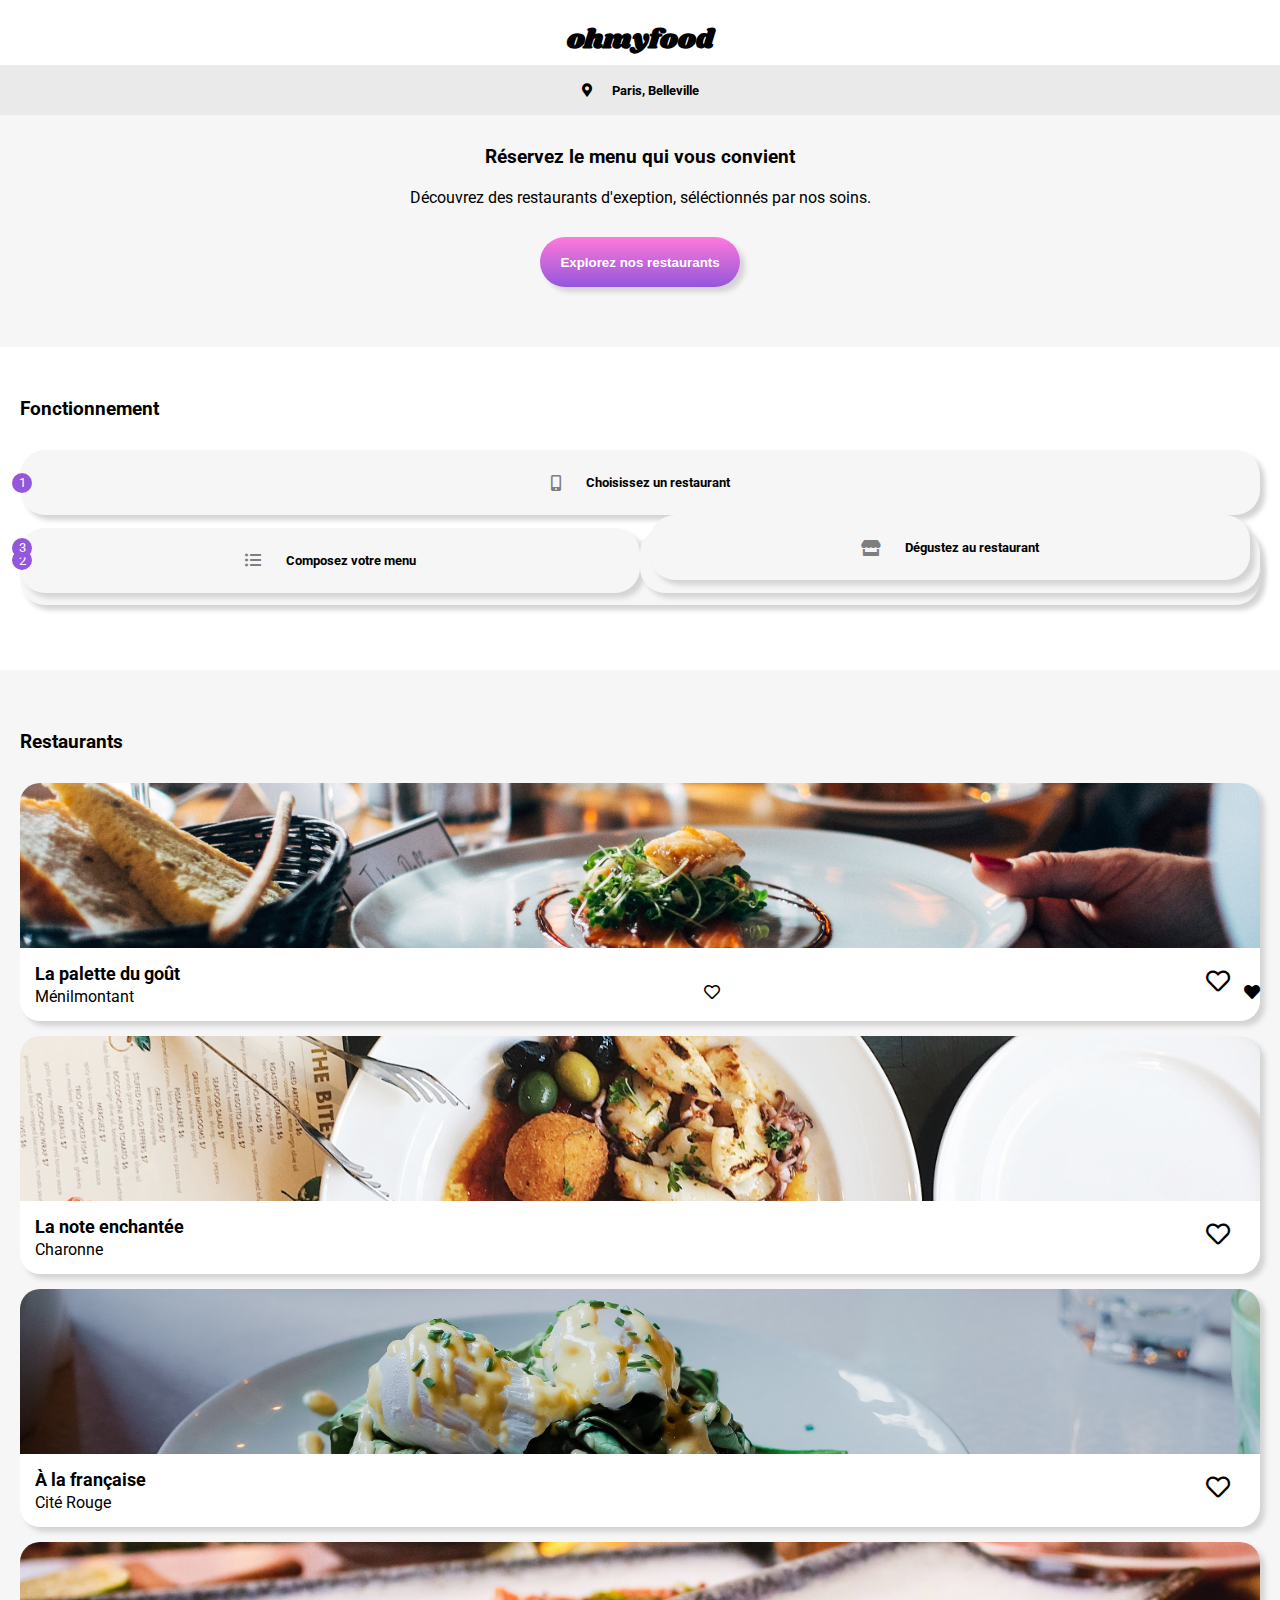
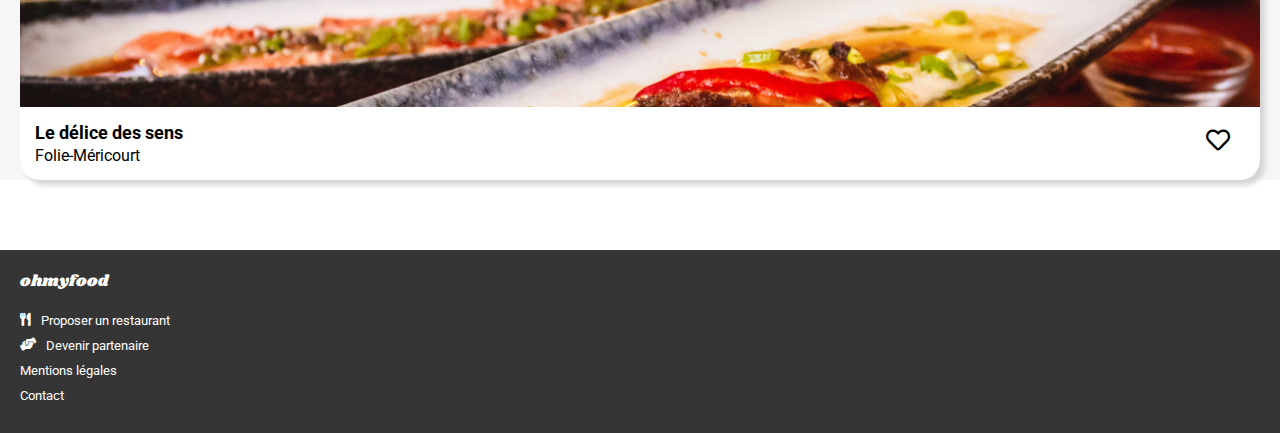
==== commit fcb6ed43: "Merge branch 'box_functionning' into main" ====
--- a/index.html
+++ b/index.html
@@ -7,6 +7,8 @@
         <link rel="stylesheet" href="main.css">
         <link rel="stylesheet" href="fontawesome-free-5.15.1-web/css/all.css">
         <link rel="icon" href="images/logo/ohmyfood@2x.svg">
+        <link rel="preconnect" href="https://fonts.gstatic.com">
+        <link href="https://fonts.googleapis.com/css2?family=Roboto&family=Shrikhand&display=swap" rel="stylesheet">
         <title>OhMyFood le site pour commander dans les meilleurs restaurants parisiens</title>
     </head>
 
@@ -48,6 +50,7 @@
                     Choisissez un restaurant
                 </p>
             </div>
+            <div class="box_functioning">
             <div class="box_functioning box_two">
                 <p class="number_functioning">
                     2
@@ -57,6 +60,7 @@
                     Composez votre menu
                 </p>
             </div>
+            <div class="box_functioning">
             <div class="box_functioning box_three">
                 <p class="number_functioning">
                     3
@@ -87,6 +91,8 @@
                             Ménilmontant
                         </p>
                     </div>
+                    <i class="far fa-heart"></i>
+                    <i class="fas fa-heart"></i>
                     <div class="heart_position">
                         <i class="far fa-heart"></i>
                         <i class="fas fa-heart"></i>
--- a/main.css
+++ b/main.css
@@ -1,15 +1,5 @@
 @charset "UTF-8";
 /* Elément généraux */
-@font-face {
-  font-family: 'Roboto';
-  src: url(Roboto/Roboto-Regular.ttf) format("truetype");
-}
-
-@font-face {
-  font-family: 'Shrikhand';
-  src: url(Shrikhand/Shrikhand-Regular.ttf) format("truetype");
-}
-
 body {
   margin: 0;
   padding: 0;
@@ -368,6 +358,16 @@
   }
 }
 
+/* .box_number_one
+{
+    animation: animation_box_number_one 1s infinite ;
+}
+@keyframes animation_box_number_one{
+    100%
+    {
+        background-color: $blue-magenta-light;
+    }
+} */
 #listing_restaurants {
   padding-left: 20px;
   background-color: #f6f6f6;
@@ -589,77 +589,45 @@
 
 .appetizer_menu {
   opacity: 0;
-  -webkit-animation: fadeIn_appetizer ease 3s forwards;
-          animation: fadeIn_appetizer ease 3s forwards;
+  -webkit-animation: fadeIn_menu ease 3s forwards 0.5s;
+          animation: fadeIn_menu ease 3s forwards 0.5s;
 }
 
 .main_course_menu {
   opacity: 0;
-  -webkit-animation: fadeIn_maincourse ease 3s forwards;
-          animation: fadeIn_maincourse ease 3s forwards;
-  -webkit-animation-delay: 1s;
-          animation-delay: 1s;
+  -webkit-animation: fadeIn_menu ease 3s forwards 1.5s;
+          animation: fadeIn_menu ease 3s forwards 1.5s;
 }
 
 .dessert_menu {
   opacity: 0;
-  -webkit-animation: fadeIn_dessert ease 3s forwards;
-          animation: fadeIn_dessert ease 3s forwards;
-  -webkit-animation-delay: 2s;
-          animation-delay: 2s;
+  -webkit-animation: fadeIn_menu ease 3s forwards 2.5s;
+          animation: fadeIn_menu ease 3s forwards 2.5s;
 }
 
 /* keyframes appear differents parts of repas */
-@-webkit-keyframes fadeIn_appetizer {
+@-webkit-keyframes fadeIn_menu {
   0% {
     opacity: 0;
+    -webkit-transform: translateY(20px);
+            transform: translateY(20px);
   }
   100% {
     opacity: 1;
-  }
-}
-@keyframes fadeIn_appetizer {
+    -webkit-transform: translateY(0px);
+            transform: translateY(0px);
+  }
+}
+@keyframes fadeIn_menu {
   0% {
     opacity: 0;
+    -webkit-transform: translateY(20px);
+            transform: translateY(20px);
   }
   100% {
     opacity: 1;
-  }
-}
-
-@-webkit-keyframes fadeIn_maincourse {
-  0% {
-    opacity: 0;
-  }
-  100% {
-    opacity: 1;
-  }
-}
-
-@keyframes fadeIn_maincourse {
-  0% {
-    opacity: 0;
-  }
-  100% {
-    opacity: 1;
-  }
-}
-
-@-webkit-keyframes fadeIn_dessert {
-  0% {
-    opacity: 0;
-  }
-  100% {
-    opacity: 1;
-  }
-}
-
-@keyframes fadeIn_dessert {
-  0% {
-    opacity: 0;
-  }
-  100% {
-    opacity: 1;
+    -webkit-transform: translateY(0px);
+            transform: translateY(0px);
   }
 }
 
@@ -708,7 +676,7 @@
   right: 20px;
 }
 
-.box_repas:active .box_choice_food {
+.box_repas:hover .box_choice_food {
   border: none;
   position: absolute;
   bottom: 0;
@@ -722,7 +690,7 @@
           animation: appear_box_choice 0.4s forwards;
 }
 
-.box_repas:active .fas.fa-check-circle {
+.box_repas:hover .fas.fa-check-circle {
   color: #FFFFFF;
   display: -webkit-box;
   display: -ms-flexbox;
@@ -736,12 +704,12 @@
           animation: circle_rotate 0.4s forwards;
 }
 
-.box_repas:active .price {
+.box_repas:hover .price {
   -webkit-animation: price_translation 0.4s forwards;
           animation: price_translation 0.4s forwards;
 }
 
-.box_repas:active .name_repas, .box_repas:active .additional_information {
+.box_repas:hover .name_repas, .box_repas:hover .additional_information {
   -webkit-animation: reduction_box 0.4s forwards;
           animation: reduction_box 0.4s forwards;
 }
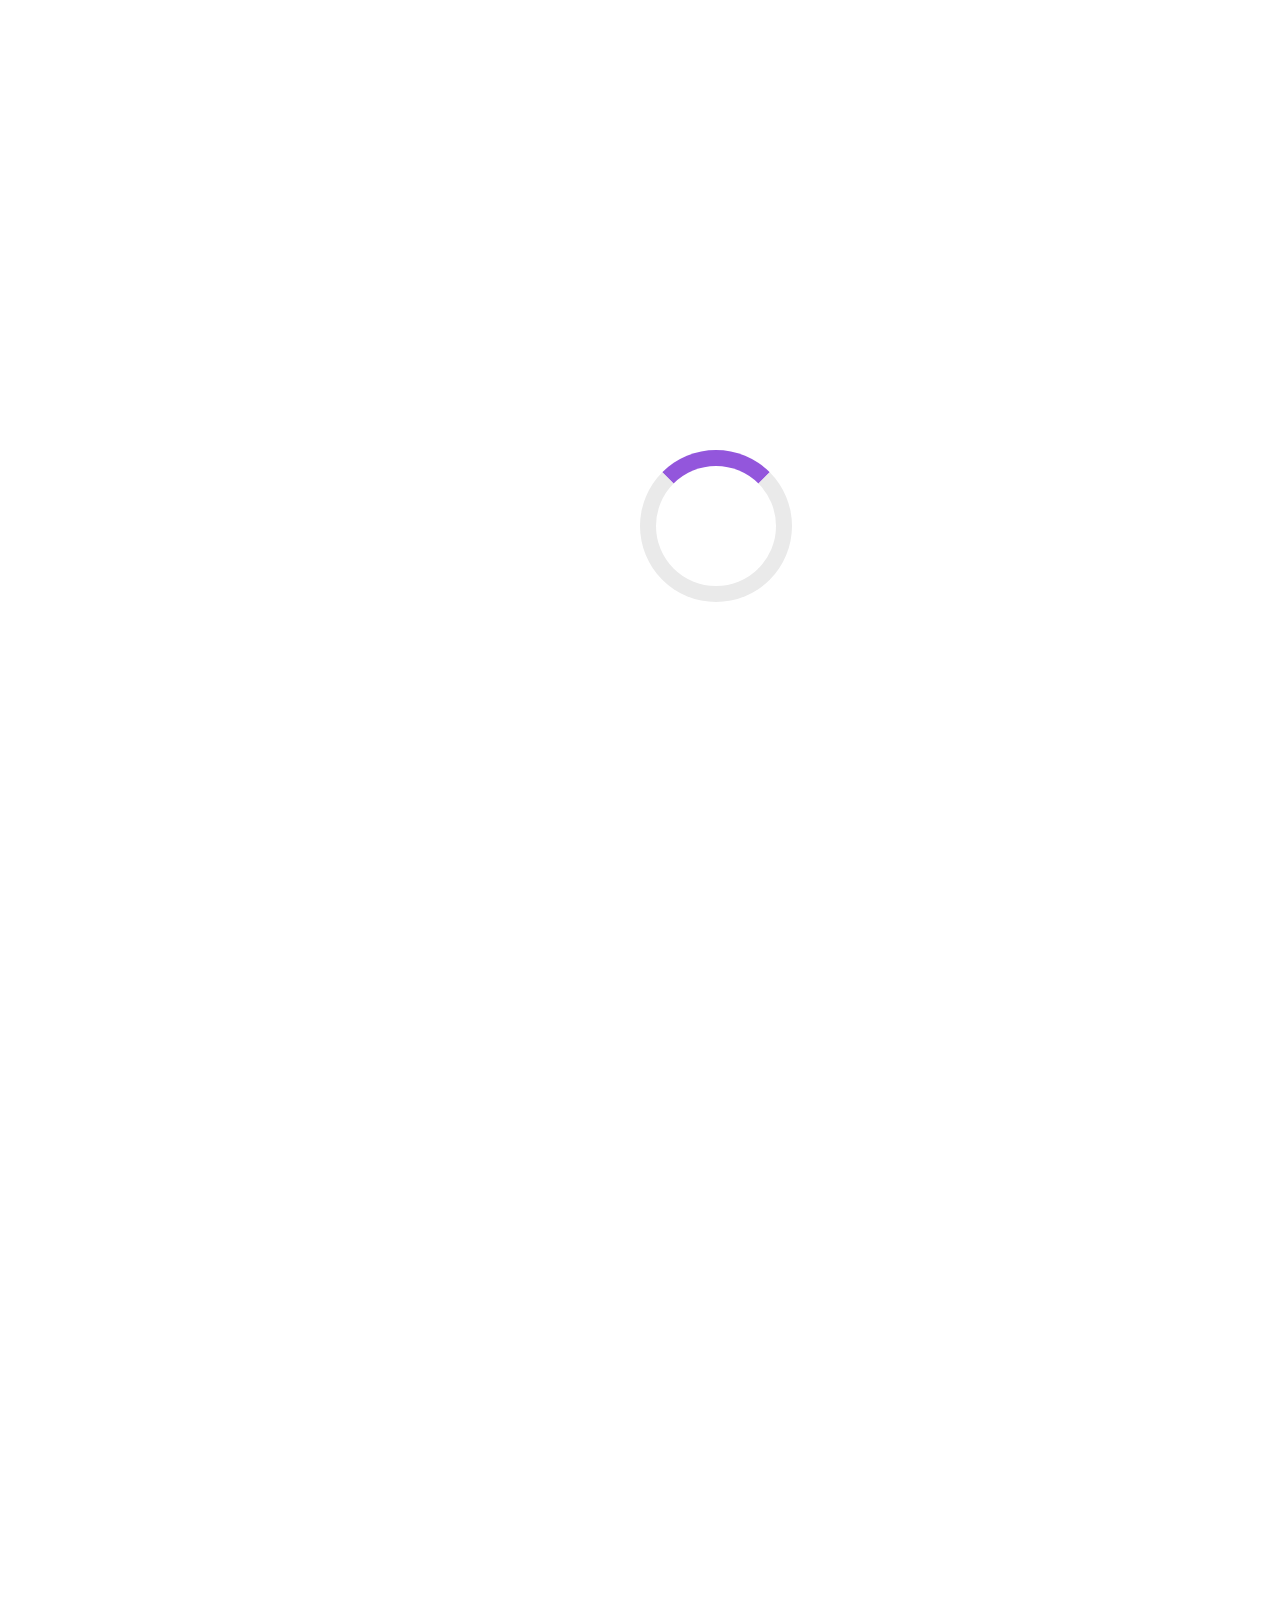
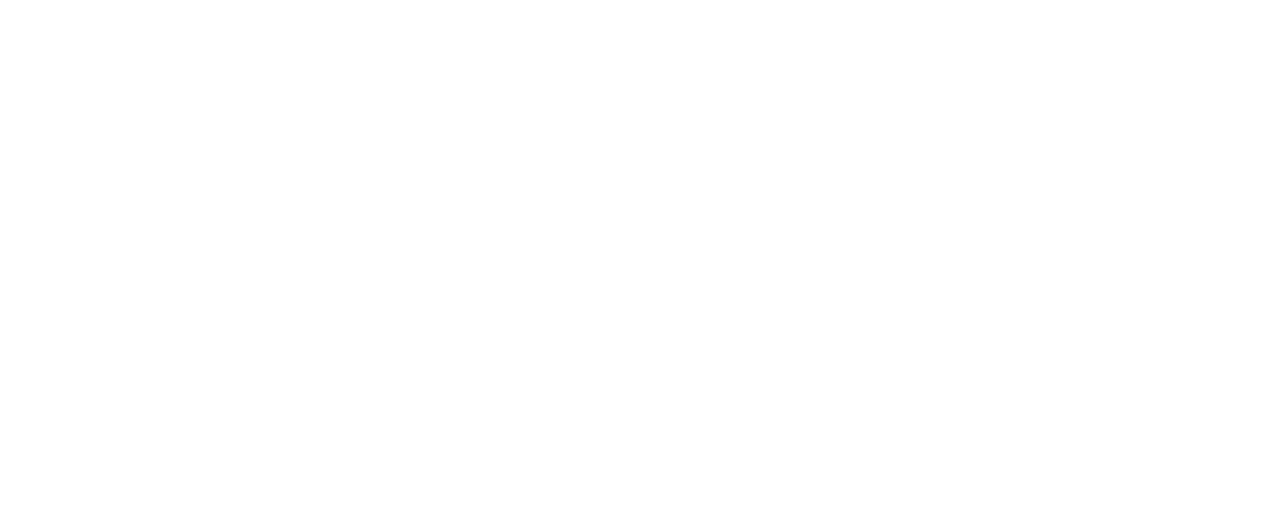
==== commit 23f3c78a: "spin loader" ====
--- a/index.html
+++ b/index.html
@@ -16,6 +16,8 @@
         <header>
             <h1>ohmyfood</h1>
         </header>
+
+        <div id="spin_loader"></div>
 
         <section id="section_presentation-site_research">
             <div id="research_city">
@@ -50,7 +52,6 @@
                     Choisissez un restaurant
                 </p>
             </div>
-            <div class="box_functioning">
             <div class="box_functioning box_two">
                 <p class="number_functioning">
                     2
@@ -60,7 +61,6 @@
                     Composez votre menu
                 </p>
             </div>
-            <div class="box_functioning">
             <div class="box_functioning box_three">
                 <p class="number_functioning">
                     3
@@ -91,8 +91,6 @@
                             Ménilmontant
                         </p>
                     </div>
-                    <i class="far fa-heart"></i>
-                    <i class="fas fa-heart"></i>
                     <div class="heart_position">
                         <i class="far fa-heart"></i>
                         <i class="fas fa-heart"></i>
--- a/main.css
+++ b/main.css
@@ -69,6 +69,79 @@
   margin: 0;
   font-family: 'Shrikhand';
   font-size: 1.70em;
+}
+
+/* loading spinner */
+#spin_loader {
+  position: absolute;
+  left: 50%;
+  top: 50%;
+  z-index: 1;
+  width: 120px;
+  height: 120px;
+  border: 16px solid #eaeaea;
+  border-radius: 50%;
+  border-top: 16px solid #9356DC;
+  -webkit-animation: spin 3s linear forwards;
+          animation: spin 3s linear forwards;
+}
+
+@-webkit-keyframes spin {
+  0% {
+    -webkit-transform: rotate(0deg);
+            transform: rotate(0deg);
+  }
+  100% {
+    -webkit-transform: rotate(360deg);
+            transform: rotate(360deg);
+    opacity: 0;
+  }
+}
+
+@keyframes spin {
+  0% {
+    -webkit-transform: rotate(0deg);
+            transform: rotate(0deg);
+  }
+  100% {
+    -webkit-transform: rotate(360deg);
+            transform: rotate(360deg);
+    opacity: 0;
+  }
+}
+
+header, #section_presentation-site_research, #section_functioning, #listing_restaurants, footer {
+  -webkit-animation: animate_index_bottom 1s linear forwards;
+          animation: animate_index_bottom 1s linear forwards;
+  opacity: 0;
+  -webkit-animation-delay: 2s;
+          animation-delay: 2s;
+}
+
+@-webkit-keyframes animate_index_bottom {
+  0% {
+    -webkit-transform: translateY(100px);
+            transform: translateY(100px);
+    opacity: 0;
+  }
+  100% {
+    -webkit-transform: translateY(0px);
+            transform: translateY(0px);
+    opacity: 1;
+  }
+}
+
+@keyframes animate_index_bottom {
+  0% {
+    -webkit-transform: translateY(100px);
+            transform: translateY(100px);
+    opacity: 0;
+  }
+  100% {
+    -webkit-transform: translateY(0px);
+            transform: translateY(0px);
+    opacity: 1;
+  }
 }
 
 /* body 
@@ -168,14 +241,6 @@
   border-radius: 25px;
   -webkit-box-shadow: 5px 5px 5px #d4d4d4;
           box-shadow: 5px 5px 5px #d4d4d4;
-  /* &:hover
-    {
-        background-color: $blue-magenta-light;
-        .fas
-        {
-            color: $blue-magenta;
-        }
-    } */
 }
 
 .box_functioning .number_functioning {
@@ -211,31 +276,43 @@
 .box_one {
   -webkit-animation: color_functioning_one ease 15s infinite;
           animation: color_functioning_one ease 15s infinite;
+  -webkit-animation-delay: 3s;
+          animation-delay: 3s;
 }
 
 .box_two {
   -webkit-animation: color_functioning_two ease 15s infinite;
           animation: color_functioning_two ease 15s infinite;
+  -webkit-animation-delay: 3s;
+          animation-delay: 3s;
 }
 
 .box_three {
   -webkit-animation: color_functioning_three ease 15s infinite;
           animation: color_functioning_three ease 15s infinite;
+  -webkit-animation-delay: 3s;
+          animation-delay: 3s;
 }
 
 .fa-mobile-alt {
   -webkit-animation: color_icon_mobile ease 15s infinite;
           animation: color_icon_mobile ease 15s infinite;
+  -webkit-animation-delay: 3s;
+          animation-delay: 3s;
 }
 
 .fa-list-ul {
   -webkit-animation: color_icon_list ease 15s infinite;
           animation: color_icon_list ease 15s infinite;
+  -webkit-animation-delay: 3s;
+          animation-delay: 3s;
 }
 
 .fa-store {
   -webkit-animation: color_icon_store ease 15s infinite;
           animation: color_icon_store ease 15s infinite;
+  -webkit-animation-delay: 3s;
+          animation-delay: 3s;
 }
 
 @-webkit-keyframes color_functioning_one {
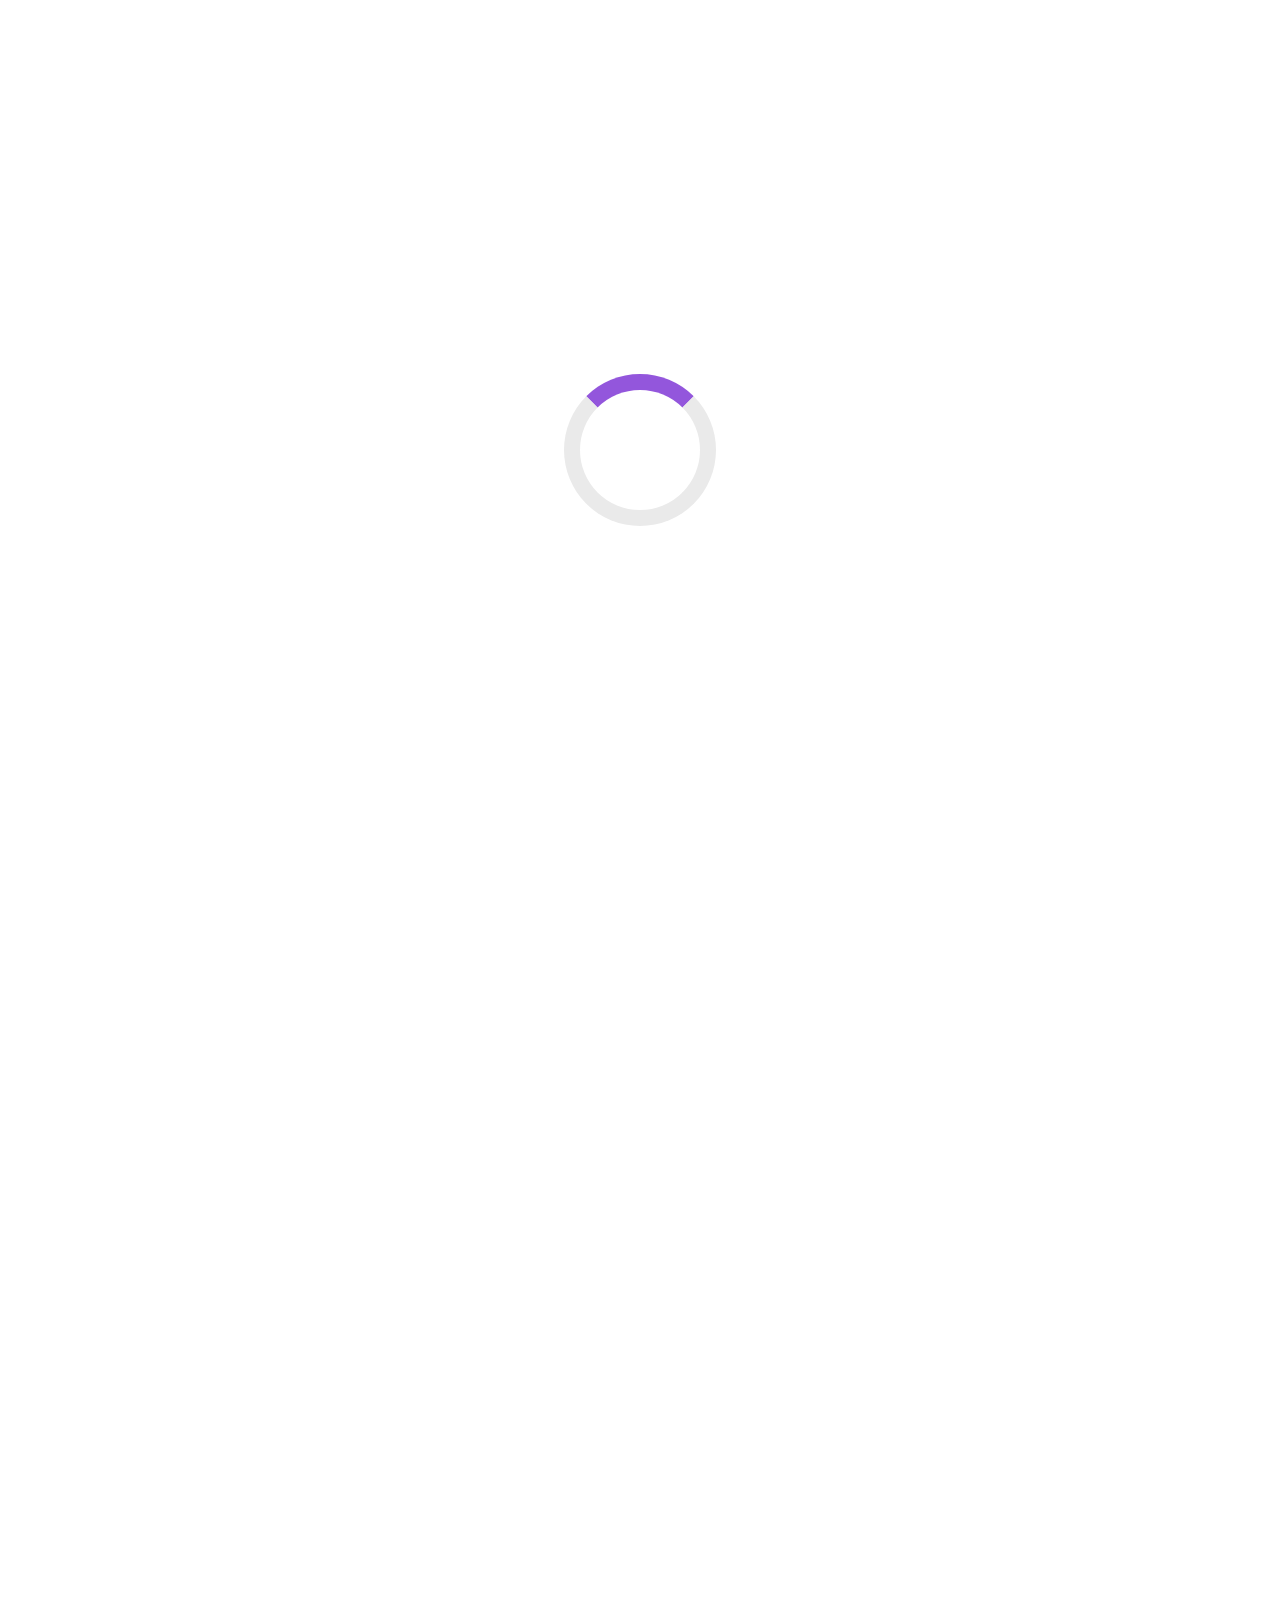
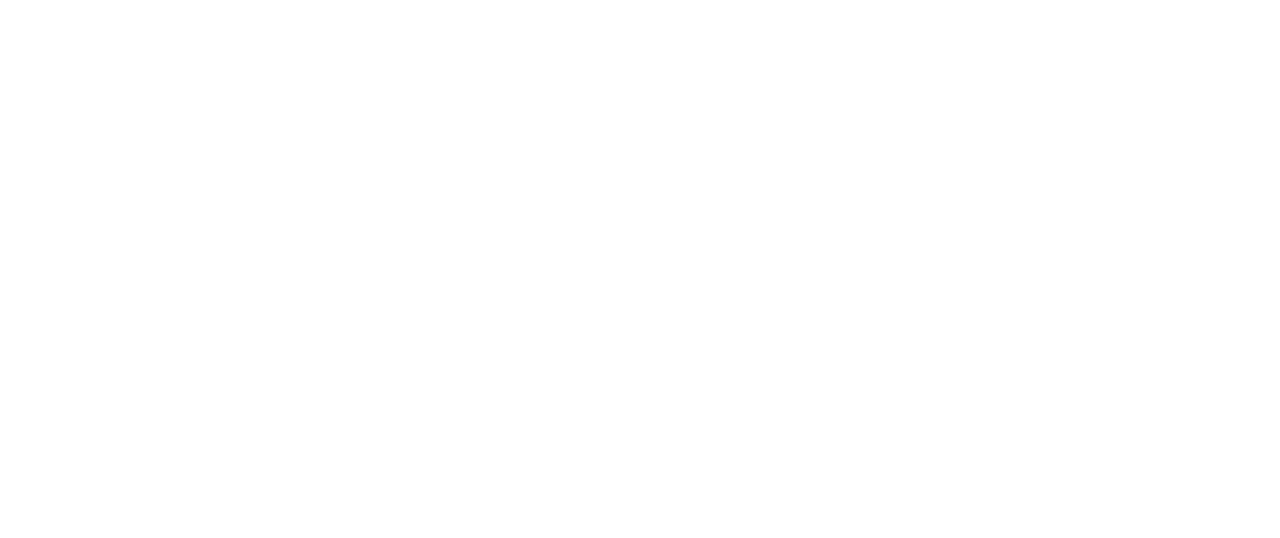
==== commit 6a09b470: "modification css" ====
--- a/index.html
+++ b/index.html
@@ -1,185 +1,201 @@
 <!DOCTYPE html>
 <html lang="fr">
-    <head>
-        <meta charset="UTF-8">
-        <meta name="viewport" content="width=device-width, initial-scale=1.0">
-        <meta name="description" content="On vous propose de commander votre repas dans les meilleurs restaurants parisiens">
-        <link rel="stylesheet" href="main.css">
-        <link rel="stylesheet" href="fontawesome-free-5.15.1-web/css/all.css">
-        <link rel="icon" href="images/logo/ohmyfood@2x.svg">
-        <link rel="preconnect" href="https://fonts.gstatic.com">
-        <link href="https://fonts.googleapis.com/css2?family=Roboto&family=Shrikhand&display=swap" rel="stylesheet">
-        <title>OhMyFood le site pour commander dans les meilleurs restaurants parisiens</title>
-    </head>
-
-    <body>
-        <header>
-            <h1>ohmyfood</h1>
-        </header>
-
-        <div id="spin_loader"></div>
-
-        <section id="section_presentation-site_research">
-            <div id="research_city">
-                <div>
-                    <i class="fas fa-map-marker-alt"></i>
-                </div>
-                <div id="zone_research_city">
-                    Paris, Belleville
-                </div>
-            </div>
-            <div id="information_site_restaurant">
-                <h2 class="title_h2_index">
-                    Réservez le menu qui vous convient
-                </h2>
-                <p id="text_information">
-                    Découvrez des restaurants d'exeption, séléctionnés par nos soins.
-                </p>
-                <input type="button" value="Explorez nos restaurants" id="button_research_restaurant" class="button_page">
-            </div>        
-        </section>
-
-        <section id="section_functioning">
-            <h2 class="title_h2_index">
-                Fonctionnement
-            </h2>
-            <div class="box_functioning box_one">
-                <p class="number_functioning">
-                    1
-                </p>
-                <i class="fas fa-mobile-alt"></i>
-                <p class="information_functioning">
-                    Choisissez un restaurant
-                </p>
-            </div>
-            <div class="box_functioning box_two">
-                <p class="number_functioning">
-                    2
-                </p>
-                <i class="fas fa-list-ul"></i>
-                <p class="information_functioning">
-                    Composez votre menu
-                </p>
-            </div>
-            <div class="box_functioning box_three">
-                <p class="number_functioning">
-                    3
-                </p>
-                <i class="fas fa-store"></i>
-                <p class="information_functioning">
-                    Dégustez au restaurant
-                </p>
-            </div>
-        </section>
-
-        <section id="listing_restaurants">
-            <h2 class="title_h2_index">
-                Restaurants
-            </h2> 
-            <div class="box_restaurant"> <!-- la palette du goût -->                
-                <div class="box_img_link">
-                    <a href="menu_la_palette_du_gout.html" title="Lien vers le menu de La palette du goût">  
-                        <img src="images/restaurants/la_palettedu_gout_jay-wennington.jpg" alt="image du restaurant La Palette du goût" class="img_restaurant">
-                    </a> 
-                </div>               
-                <div class="information_restaurant_heart">                    
-                    <div class="name_localisation">
-                        <h3 class="name_restaurant">
-                            La palette du goût
-                        </h3>
-                        <p class="city_restaurant">
-                            Ménilmontant
-                        </p>
-                    </div>
-                    <div class="heart_position">
-                        <i class="far fa-heart"></i>
-                        <i class="fas fa-heart"></i>
-                    </div>
-                </div>
-            </div>
-
-            <div class="box_restaurant"> <!-- La note enchantée -->
-                <div class="box_img_link">
-                    <a href="menu_la_note_enchantee.html" title="Lien vers le menu La note enchantée">
-                        <img src="images/restaurants/la_note_enchantee_stil.jpg" alt="image du restaurant La note enchantée" class="img_restaurant">
-                    </a>
-                </div>
-                <div class="information_restaurant_heart">
-                    <div class="name_localisation">
-                        <h3 class="name_restaurant">
-                            La note enchantée
-                        </h3>
-                        <p class="city_restaurant">
-                            Charonne
-                        </p>
-                    </div>
-                    <div class="heart_position">
-                        <i class="far fa-heart"></i>
-                        <i class="fas fa-heart"></i>
-                    </div>
-                </div>
-            </div>
-
-            <div class="box_restaurant"> <!-- à la française -->
-                <div class="box_img_link">
-                    <a href="menu_a_la_francaise.html" title="Lien vers le menu À la française">
-                        <img src="images/restaurants/a_la_francaise_toa-heftiba.jpg" alt="image du restaurant À la française" class="img_restaurant">
-                    </a>
-                </div>
-                <div class="information_restaurant_heart">
-                    <div class="name_localisation">
-                            <h3 class="name_restaurant">
-                                À la française
-                            </h3>
-                            <p class="city_restaurant">
-                                Cité Rouge
-                            </p>
-                    </div>
-                    <div class="heart_position">
-                        <i class="far fa-heart"></i>
-                        <i class="fas fa-heart"></i>
-                    </div>
-                </div>
-            </div>
-
-                <div class="box_restaurant"> <!-- Le délice des sens -->
-                    <div class="box_img_link">
-                        <a href="menu_le_delice_des_sens.html" title="Lien vers le menu Le délice des sens">
-                            <img src="images/restaurants/le_delice_des-sens_louis-hansel.jpg" alt="image du restaurant le délice des sens" class="img_restaurant">
-                        </a>
-                    </div>
-                    <div class="information_restaurant_heart">
-                        <div class="name_localisation">
-                            <h3 class="name_restaurant">
-                                Le délice des sens
-                            </h3>
-                            <p class="city_restaurant">
-                                Folie-Méricourt
-                            </p>
-                        </div>
-                        <div class="heart_position">
-                            <i class="far fa-heart"></i>
-                            <i class="fas fa-heart"></i>
-                        </div>
-                    </div>                    
-                </div>
-        </section>
-
-        <footer>
-            <section id="footer_limit">
-                <h2 id="name_logo_footer">ohmyfood</h2>
-                <div class="box_icon_txt">
-                    <i class="fas fa-utensils"></i>
-                    <p>Proposer un restaurant</p>
-                </div>
-                <div class="box_icon_txt">
-                    <i class="fas fa-hands-helping"></i>
-                    <p>Devenir partenaire</p>
-                </div>
-                <p class="box_only_txt">Mentions légales</p>
-                <a href="mailto:contact@ohmyfood.com" class="box_only_txt" title="nous contacter par mail">Contact</a> <!-- doit renvoyer vers une adresse mail -->
-            </section>
-        </footer>
-
-    </body>
-</html>+	<head>
+		<meta charset="UTF-8" />
+		<meta name="viewport" content="width=device-width, initial-scale=1.0" />
+		<meta
+			name="description"
+			content="On vous propose de commander votre repas dans les meilleurs restaurants parisiens"
+		/>
+		<link rel="stylesheet" href="SASS/main.css" />
+		<link rel="stylesheet" href="fontawesome-free-5.15.1-web/css/all.css" />
+		<link rel="icon" href="images/logo/ohmyfood@2x.svg" />
+		<link rel="preconnect" href="https://fonts.gstatic.com" />
+		<link
+			href="https://fonts.googleapis.com/css2?family=Roboto&family=Shrikhand&display=swap"
+			rel="stylesheet"
+		/>
+		<title>OhMyFood le site pour commander dans les meilleurs restaurants parisiens</title>
+	</head>
+
+	<body>
+		<header class="header_index">
+			<h1>ohmyfood</h1>
+		</header>
+
+		<div id="spin_loader"></div>
+
+		<section id="section_presentation-site_research">
+			<div id="research_city">
+				<div>
+					<i class="fas fa-map-marker-alt"></i>
+				</div>
+				<div id="zone_research_city">
+					<input
+						type="search"
+						id="search_city_style"
+						name="q"
+						value="Paris, Belleville"
+					/>
+				</div>
+			</div>
+			<div id="information_site_restaurant">
+				<h2 class="title_h2_index">Réservez le menu qui vous convient</h2>
+				<p id="text_information">
+					Découvrez des restaurants d'exeption, séléctionnés par nos soins.
+				</p>
+				<input
+					type="button"
+					value="Explorez nos restaurants"
+					id="button_research_restaurant"
+					class="button_page"
+				/>
+			</div>
+		</section>
+
+		<section id="section_functioning">
+			<h2 class="title_h2_index">Fonctionnement</h2>
+			<div class="box_functioning box_one">
+				<p class="number_functioning">1</p>
+				<i class="fas fa-mobile-alt"></i>
+				<p class="information_functioning">Choisissez un restaurant</p>
+			</div>
+			<div class="box_functioning box_two">
+				<p class="number_functioning">2</p>
+				<i class="fas fa-list-ul"></i>
+				<p class="information_functioning">Composez votre menu</p>
+			</div>
+			<div class="box_functioning box_three">
+				<p class="number_functioning">3</p>
+				<i class="fas fa-store"></i>
+				<p class="information_functioning">Dégustez au restaurant</p>
+			</div>
+		</section>
+
+		<section id="listing_restaurants">
+			<h2 class="title_h2_index">Restaurants</h2>
+			<div class="box_restaurant">
+				<!-- la palette du goût -->
+				<div class="box_img_link">
+					<a
+						href="menu_la_palette_du_gout.html"
+						title="Lien vers le menu de La palette du goût"
+					>
+						<img
+							src="images/restaurants/la_palettedu_gout_jay-wennington.jpg"
+							alt="image du restaurant La Palette du goût"
+							class="img_restaurant"
+						/>
+					</a>
+				</div>
+				<div class="information_restaurant_heart">
+					<div class="name_localisation">
+						<h3 class="name_restaurant">La palette du goût</h3>
+						<p class="city_restaurant">Ménilmontant</p>
+					</div>
+					<div class="heart_position">
+						<i class="far fa-heart"></i>
+						<i class="fas fa-heart"></i>
+					</div>
+				</div>
+			</div>
+
+			<div class="box_restaurant">
+				<!-- La note enchantée -->
+				<div class="box_img_link">
+					<a
+						href="menu_la_note_enchantee.html"
+						title="Lien vers le menu La note enchantée"
+					>
+						<img
+							src="images/restaurants/la_note_enchantee_stil.jpg"
+							alt="image du restaurant La note enchantée"
+							class="img_restaurant"
+						/>
+					</a>
+				</div>
+				<div class="information_restaurant_heart">
+					<div class="name_localisation">
+						<h3 class="name_restaurant">La note enchantée</h3>
+						<p class="city_restaurant">Charonne</p>
+					</div>
+					<div class="heart_position">
+						<i class="far fa-heart"></i>
+						<i class="fas fa-heart"></i>
+					</div>
+				</div>
+			</div>
+
+			<div class="box_restaurant">
+				<!-- à la française -->
+				<div class="box_img_link">
+					<a href="menu_a_la_francaise.html" title="Lien vers le menu À la française">
+						<img
+							src="images/restaurants/a_la_francaise_toa-heftiba.jpg"
+							alt="image du restaurant À la française"
+							class="img_restaurant"
+						/>
+					</a>
+				</div>
+				<div class="information_restaurant_heart">
+					<div class="name_localisation">
+						<h3 class="name_restaurant">À la française</h3>
+						<p class="city_restaurant">Cité Rouge</p>
+					</div>
+					<div class="heart_position">
+						<i class="far fa-heart"></i>
+						<i class="fas fa-heart"></i>
+					</div>
+				</div>
+			</div>
+
+			<div class="box_restaurant">
+				<!-- Le délice des sens -->
+				<div class="box_img_link">
+					<a
+						href="menu_le_delice_des_sens.html"
+						title="Lien vers le menu Le délice des sens"
+					>
+						<img
+							src="images/restaurants/le_delice_des-sens_louis-hansel.jpg"
+							alt="image du restaurant le délice des sens"
+							class="img_restaurant"
+						/>
+					</a>
+				</div>
+				<div class="information_restaurant_heart">
+					<div class="name_localisation">
+						<h3 class="name_restaurant">Le délice des sens</h3>
+						<p class="city_restaurant">Folie-Méricourt</p>
+					</div>
+					<div class="heart_position">
+						<i class="far fa-heart"></i>
+						<i class="fas fa-heart"></i>
+					</div>
+				</div>
+			</div>
+		</section>
+
+		<footer class="footer_index">
+			<section id="footer_limit">
+				<h2 id="name_logo_footer">ohmyfood</h2>
+				<div class="box_icon_txt">
+					<i class="fas fa-utensils"></i>
+					<p>Proposer un restaurant</p>
+				</div>
+				<div class="box_icon_txt">
+					<i class="fas fa-hands-helping"></i>
+					<p>Devenir partenaire</p>
+				</div>
+				<p class="box_only_txt">Mentions légales</p>
+				<a
+					href="mailto:contact@ohmyfood.com"
+					class="box_only_txt"
+					title="nous contacter par mail"
+					>Contact</a
+				>
+				<!-- doit renvoyer vers une adresse mail -->
+			</section>
+		</footer>
+	</body>
+</html>
--- a/SASS/main.css
+++ b/SASS/main.css
@@ -0,0 +1,831 @@
+/* color */
+/* primary color */
+/* secondary color */
+/* tertiary color */
+/* width */
+body {
+  margin: 0;
+  padding: 0;
+  margin: auto;
+  font-family: 'Roboto';
+}
+
+.title_h2_index {
+  font-size: larger;
+  margin: 0;
+  margin-bottom: 30px;
+  margin-left: 20px;
+  -ms-flex-item-align: start;
+      -ms-grid-row-align: start;
+      align-self: start;
+}
+
+@media (min-width: 1000px) {
+  .title_h2_index {
+    display: -webkit-box;
+    display: -ms-flexbox;
+    display: flex;
+    -ms-flex-item-align: center;
+        align-self: center;
+  }
+}
+
+p, h2 {
+  margin: 0;
+}
+
+.box_restaurant, .name_restaurant_heart, .appetizer_menu, .main_course_menu, .dessert_menu {
+  min-width: 320px;
+  max-width: 1440px;
+}
+
+a:hover, a:link, a:visited {
+  text-decoration: none;
+  outline: none;
+  color: black;
+}
+
+/* formatting base button */
+.button_page {
+  color: #FFFFFF;
+  border-radius: 50px;
+  -webkit-box-shadow: 5px 5px 5px #d4d4d4;
+          box-shadow: 5px 5px 5px #d4d4d4;
+  border: none;
+  background: -webkit-gradient(linear, left top, left bottom, from(#FF79DA), to(#9356DC));
+  background: linear-gradient(to bottom, #FF79DA, #9356DC);
+  -webkit-transition-duration: 400ms;
+          transition-duration: 400ms;
+}
+
+.button_page:hover {
+  opacity: 0.8;
+  -webkit-box-shadow: 10px 10px 5px #d4d4d4;
+          box-shadow: 10px 10px 5px #d4d4d4;
+  cursor: pointer;
+}
+
+#button_command {
+  margin: 40px 0 60px 0;
+  height: 55px;
+  width: 185px;
+}
+
+header {
+  margin-top: 20px;
+  margin-bottom: 5px;
+  display: -webkit-box;
+  display: -ms-flexbox;
+  display: flex;
+  -webkit-box-pack: center;
+      -ms-flex-pack: center;
+          justify-content: center;
+}
+
+header .fas.fa-arrow-left {
+  color: #353535;
+  font-size: large;
+  padding-top: 11px;
+  margin-right: 50px;
+}
+
+header h1 {
+  margin: 0;
+  font-family: 'Shrikhand';
+  font-size: 1.70em;
+}
+
+footer {
+  background-color: #353535;
+}
+
+#footer_limit {
+  padding: 20px;
+  color: #FFFFFF;
+}
+
+#footer_limit #name_logo_footer {
+  margin: 0;
+  font-family: 'Shrikhand';
+  font-weight: unset;
+  margin-bottom: 20px;
+  font-size: medium;
+}
+
+#footer_limit .box_icon_txt, #footer_limit .box_only_txt {
+  display: -webkit-box;
+  display: -ms-flexbox;
+  display: flex;
+  font-size: smaller;
+  margin-bottom: 10px;
+}
+
+#footer_limit .box_icon_txt p, #footer_limit .box_only_txt p {
+  padding-left: 10px;
+}
+
+#footer_limit .fa-utensils, #footer_limit .fa-hands-helping {
+  font-size: small;
+}
+
+#footer_limit a:link, #footer_limit a:visited {
+  color: white;
+}
+
+@media (min-width: 600px) {
+  #footer_limit {
+    display: -webkit-box;
+    display: -ms-flexbox;
+    display: flex;
+    -webkit-box-orient: vertical;
+    -webkit-box-direction: normal;
+        -ms-flex-direction: column;
+            flex-direction: column;
+    -webkit-box-align: center;
+        -ms-flex-align: center;
+            align-items: center;
+  }
+}
+
+#spin_loader {
+  position: fixed;
+  left: 50%;
+  top: 50%;
+  width: 120px;
+  height: 120px;
+  margin: -76px 0 0 -76px;
+  border: 16px solid #eaeaea;
+  border-radius: 50%;
+  border-top: 16px solid #9356DC;
+  -webkit-animation: spin 3s linear forwards;
+          animation: spin 3s linear forwards;
+}
+
+@-webkit-keyframes spin {
+  0% {
+    -webkit-transform: rotate(0deg);
+            transform: rotate(0deg);
+  }
+  100% {
+    -webkit-transform: rotate(360deg);
+            transform: rotate(360deg);
+    opacity: 0;
+  }
+}
+
+@keyframes spin {
+  0% {
+    -webkit-transform: rotate(0deg);
+            transform: rotate(0deg);
+  }
+  100% {
+    -webkit-transform: rotate(360deg);
+            transform: rotate(360deg);
+    opacity: 0;
+  }
+}
+
+.header_index, #section_presentation-site_research, #section_functioning, #listing_restaurants, .footer_index {
+  -webkit-animation: animate_index_bottom 1s linear forwards;
+          animation: animate_index_bottom 1s linear forwards;
+  opacity: 0;
+  -webkit-animation-delay: 2s;
+          animation-delay: 2s;
+}
+
+@-webkit-keyframes animate_index_bottom {
+  0% {
+    -webkit-transform: translateY(100px);
+            transform: translateY(100px);
+    opacity: 0;
+  }
+  100% {
+    -webkit-transform: translateY(0px);
+            transform: translateY(0px);
+    opacity: 1;
+  }
+}
+
+@keyframes animate_index_bottom {
+  0% {
+    -webkit-transform: translateY(100px);
+            transform: translateY(100px);
+    opacity: 0;
+  }
+  100% {
+    -webkit-transform: translateY(0px);
+            transform: translateY(0px);
+    opacity: 1;
+  }
+}
+
+/* Section site presentation et research city and restaurant*/
+#research_city {
+  display: -webkit-box;
+  display: -ms-flexbox;
+  display: flex;
+  -webkit-box-orient: horizontal;
+  -webkit-box-direction: normal;
+      -ms-flex-direction: row;
+          flex-direction: row;
+  -webkit-box-pack: center;
+      -ms-flex-pack: center;
+          justify-content: center;
+  -webkit-box-align: center;
+      -ms-flex-align: center;
+          align-items: center;
+  background-color: #eaeaea;
+  height: 50px;
+  font-size: smaller;
+}
+
+#research_city #zone_research_city {
+  font-weight: bold;
+  margin-left: 20px;
+}
+
+#research_city #search_city_style {
+  background-color: #eaeaea;
+  border: #eaeaea 1px solid;
+}
+
+#information_site_restaurant {
+  display: -webkit-box;
+  display: -ms-flexbox;
+  display: flex;
+  -webkit-box-orient: vertical;
+  -webkit-box-direction: normal;
+      -ms-flex-direction: column;
+          flex-direction: column;
+  -webkit-box-align: center;
+      -ms-flex-align: center;
+          align-items: center;
+  text-align: center;
+  background-color: #f6f6f6;
+  padding-top: 30px;
+  padding-bottom: 60px;
+  margin-bottom: 50px;
+}
+
+#information_site_restaurant .title_h2_index {
+  -ms-flex-item-align: center;
+      -ms-grid-row-align: center;
+      align-self: center;
+  margin-bottom: 20px;
+}
+
+#information_site_restaurant #text_information {
+  margin-bottom: 30px;
+}
+
+#information_site_restaurant #button_research_restaurant {
+  height: 50px;
+  width: 200px;
+  font-weight: bold;
+}
+
+/* functioning site */
+#section_functioning {
+  display: -webkit-box;
+  display: -ms-flexbox;
+  display: flex;
+  -webkit-box-orient: vertical;
+  -webkit-box-direction: normal;
+      -ms-flex-direction: column;
+          flex-direction: column;
+  margin-bottom: 40px;
+  -webkit-box-align: center;
+      -ms-flex-align: center;
+          align-items: center;
+}
+
+.box_functioning {
+  display: -webkit-box;
+  display: -ms-flexbox;
+  display: flex;
+  -webkit-box-orient: horizontal;
+  -webkit-box-direction: normal;
+      -ms-flex-direction: row;
+          flex-direction: row;
+  -webkit-box-pack: center;
+      -ms-flex-pack: center;
+          justify-content: center;
+  -webkit-box-align: center;
+      -ms-flex-align: center;
+          align-items: center;
+  height: 65px;
+  margin-bottom: 25px;
+  width: calc(100% - 40px);
+  background-color: #f6f6f6;
+  border-radius: 25px;
+  -webkit-box-shadow: 5px 5px 5px #d4d4d4;
+          box-shadow: 5px 5px 5px #d4d4d4;
+}
+
+.box_functioning .number_functioning {
+  display: -webkit-box;
+  display: -ms-flexbox;
+  display: flex;
+  -webkit-box-pack: center;
+      -ms-flex-pack: center;
+          justify-content: center;
+  -webkit-box-align: center;
+      -ms-flex-align: center;
+          align-items: center;
+  font-size: small;
+  color: #FFFFFF;
+  width: 20px;
+  height: 20px;
+  border-radius: 50px;
+  background-color: #9356DC;
+  position: absolute;
+  left: 12px;
+}
+
+.box_functioning .fas {
+  color: #7e7e7e;
+}
+
+.box_functioning .information_functioning {
+  font-size: smaller;
+  font-weight: bold;
+  margin-left: 25px;
+}
+
+/* restaurant list */
+#listing_restaurants {
+  background-color: #f6f6f6;
+  margin-bottom: 70px;
+  display: -webkit-box;
+  display: -ms-flexbox;
+  display: flex;
+  -webkit-box-orient: vertical;
+  -webkit-box-direction: normal;
+      -ms-flex-direction: column;
+          flex-direction: column;
+  -webkit-box-align: center;
+      -ms-flex-align: center;
+          align-items: center;
+}
+
+#listing_restaurants .title_h2_index {
+  padding-top: 60px;
+}
+
+.box_restaurant {
+  display: -webkit-box;
+  display: -ms-flexbox;
+  display: flex;
+  -webkit-box-orient: vertical;
+  -webkit-box-direction: normal;
+      -ms-flex-direction: column;
+          flex-direction: column;
+  width: calc(100% - 40px);
+  background-color: #FFFFFF;
+  border-radius: 20px;
+  margin-bottom: 15px;
+  -webkit-box-shadow: 5px 5px 5px #d4d4d4;
+          box-shadow: 5px 5px 5px #d4d4d4;
+}
+
+.box_img_link {
+  height: 180px;
+}
+
+.box_img_link .img_restaurant {
+  -o-object-fit: cover;
+     object-fit: cover;
+  border-top-left-radius: 20px;
+  border-top-right-radius: 20px;
+  width: 100%;
+  height: calc(100% - 15px);
+}
+
+.information_restaurant_heart {
+  display: -webkit-box;
+  display: -ms-flexbox;
+  display: flex;
+  -webkit-box-orient: horizontal;
+  -webkit-box-direction: normal;
+      -ms-flex-direction: row;
+          flex-direction: row;
+  -webkit-box-pack: justify;
+      -ms-flex-pack: justify;
+          justify-content: space-between;
+  -webkit-box-align: center;
+      -ms-flex-align: center;
+          align-items: center;
+  position: relative;
+}
+
+.information_restaurant_heart .name_localisation {
+  display: -webkit-box;
+  display: -ms-flexbox;
+  display: flex;
+  -webkit-box-orient: vertical;
+  -webkit-box-direction: normal;
+      -ms-flex-direction: column;
+          flex-direction: column;
+  padding-left: 15px;
+  padding-bottom: 15px;
+}
+
+.information_restaurant_heart .name_localisation .name_restaurant {
+  margin: 0;
+  font-size: large;
+  margin-bottom: 3px;
+}
+
+.information_restaurant_heart .name_localisation .city_restaurant {
+  font-size: medium;
+}
+
+.information_restaurant_heart .heart_position {
+  position: absolute;
+  bottom: 25px;
+  right: 30px;
+  font-size: x-large;
+  cursor: pointer;
+}
+
+.information_restaurant_heart .heart_position .fas.fa-heart {
+  position: absolute;
+  bottom: 3px;
+  right: 0px;
+  background-image: linear-gradient(45deg, #FF79DA, #9356DC);
+  background-size: 100%;
+  background-clip: text;
+  -webkit-background-clip: text;
+  -moz-background-clip: text;
+  -webkit-text-fill-color: transparent;
+  -moz-text-fill-color: transparent;
+  opacity: 0;
+  -webkit-transition: opacity 1s;
+  transition: opacity 1s;
+}
+
+.information_restaurant_heart .heart_position:not(:active) .fas.fa-heart {
+  opacity: 0;
+}
+
+.information_restaurant_heart .heart_position:active .far.fa-heart {
+  display: none;
+}
+
+.information_restaurant_heart .heart_position:active .fas.fa-heart {
+  opacity: 1;
+}
+
+/* disposition page */
+.box_img_menu {
+  position: absolute;
+  width: 100%;
+}
+
+.img_page_menu {
+  -o-object-fit: cover;
+     object-fit: cover;
+  height: 275px;
+  width: 100%;
+}
+
+.section_choice_menu {
+  background-color: #f6f6f6;
+  display: -webkit-box;
+  display: -ms-flexbox;
+  display: flex;
+  -webkit-box-orient: vertical;
+  -webkit-box-direction: normal;
+      -ms-flex-direction: column;
+          flex-direction: column;
+  width: 100%;
+  position: relative;
+  top: 230px;
+  border-top-left-radius: 40px;
+  border-top-right-radius: 40px;
+}
+
+.name_restaurant_heart {
+  padding-top: 30px;
+  position: relative;
+}
+
+.name_restaurant_heart .name_restaurant_menu {
+  font-family: "shrikhand";
+  font-size: 1.7em;
+  margin-left: 20px;
+}
+
+.name_restaurant_heart .far.fa-heart {
+  position: absolute;
+  right: 4%;
+  font-size: x-large;
+}
+
+/* dispostion menu */
+@media (min-width: 1000px) {
+  .different_part_food {
+    display: -webkit-box;
+    display: -ms-flexbox;
+    display: flex;
+    -webkit-box-orient: horizontal;
+    -webkit-box-direction: normal;
+        -ms-flex-direction: row;
+            flex-direction: row;
+    -webkit-box-pack: justify;
+        -ms-flex-pack: justify;
+            justify-content: space-between;
+  }
+}
+
+.appetizer_menu,
+.main_course_menu,
+.dessert_menu {
+  margin-top: 30px;
+}
+
+@media (min-width: 1000px) {
+  .appetizer_menu,
+  .main_course_menu,
+  .dessert_menu {
+    width: 33%;
+  }
+}
+
+/* dispositon box repas */
+.title_repas {
+  margin-left: 20px;
+  border-bottom: 2px #99E2D0 solid;
+  padding-bottom: 8px;
+  padding-right: 0;
+  display: -webkit-box;
+  display: -ms-flexbox;
+  display: flex;
+  width: 40px;
+}
+
+.box_repas {
+  background-color: #FFFFFF;
+  margin-top: 20px;
+  -webkit-box-shadow: 5px 5px 5px #d4d4d4;
+          box-shadow: 5px 5px 5px #d4d4d4;
+  border-radius: 15px;
+  margin-left: 15px;
+  width: calc(100% - 30px);
+  position: relative;
+}
+
+.box_repas .name_repas {
+  margin: 0;
+  font-size: medium;
+  padding: 12px 10px;
+  text-overflow: ellipsis;
+  overflow: hidden;
+  white-space: nowrap;
+}
+
+.box_repas .additional_information {
+  font-size: smaller;
+  padding: 0 0 12px 10px;
+  width: 80%;
+  text-overflow: ellipsis;
+  overflow: hidden;
+  white-space: nowrap;
+}
+
+.box_repas .price {
+  font-size: smaller;
+  font-weight: bold;
+  position: absolute;
+  bottom: 12px;
+  right: 20px;
+}
+
+.box_repas .box_choice_food {
+  border: none;
+  position: absolute;
+  bottom: 0;
+  right: 0;
+  height: 73px;
+  width: 0;
+  border-top-right-radius: 15px;
+  border-bottom-right-radius: 15px;
+  background-color: #99E2D0;
+  -webkit-transition: width 0.4s;
+  transition: width 0.4s;
+}
+
+/* box_command */
+.box_command {
+  display: -webkit-box;
+  display: -ms-flexbox;
+  display: flex;
+  -webkit-box-pack: center;
+      -ms-flex-pack: center;
+          justify-content: center;
+}
+
+/* footer menu */
+.footer_menu {
+  position: relative;
+  top: 230px;
+}
+
+/* animation index */
+/* animation box functioning */
+.box_one, .box_two, .box_three {
+  -webkit-animation: color_functioning ease 10s infinite;
+          animation: color_functioning ease 10s infinite;
+}
+
+.fa-mobile-alt, .fa-list-ul, .fa-store {
+  -webkit-animation: color_icon ease 10s infinite;
+          animation: color_icon ease 10s infinite;
+}
+
+.box_one, .fa-mobile-alt {
+  -webkit-animation-delay: 3s;
+          animation-delay: 3s;
+}
+
+.box_two, .fa-list-ul {
+  -webkit-animation-delay: 6s;
+          animation-delay: 6s;
+}
+
+.box_three, .fa-store {
+  -webkit-animation-delay: 9s;
+          animation-delay: 9s;
+}
+
+@-webkit-keyframes color_functioning {
+  0% {
+    background-color: #f5edff;
+  }
+  33% {
+    background-color: #f6f6f6;
+  }
+}
+
+@keyframes color_functioning {
+  0% {
+    background-color: #f5edff;
+  }
+  33% {
+    background-color: #f6f6f6;
+  }
+}
+
+@-webkit-keyframes color_icon {
+  0% {
+    color: #9356DC;
+  }
+  33% {
+    color: #7e7e7e;
+  }
+}
+
+@keyframes color_icon {
+  0% {
+    color: #9356DC;
+  }
+  33% {
+    color: #7e7e7e;
+  }
+}
+
+/* animation menu page */
+/* appear differents parts of repas */
+.appetizer_menu {
+  opacity: 0;
+  -webkit-animation: fadeIn_menu ease 3s forwards 0.5s;
+          animation: fadeIn_menu ease 3s forwards 0.5s;
+}
+
+.main_course_menu {
+  opacity: 0;
+  -webkit-animation: fadeIn_menu ease 3s forwards 1.5s;
+          animation: fadeIn_menu ease 3s forwards 1.5s;
+}
+
+.dessert_menu {
+  opacity: 0;
+  -webkit-animation: fadeIn_menu ease 3s forwards 2.5s;
+          animation: fadeIn_menu ease 3s forwards 2.5s;
+}
+
+@-webkit-keyframes fadeIn_menu {
+  0% {
+    opacity: 0;
+    -webkit-transform: translateY(20px);
+            transform: translateY(20px);
+  }
+  100% {
+    opacity: 1;
+    -webkit-transform: translateY(0px);
+            transform: translateY(0px);
+  }
+}
+
+@keyframes fadeIn_menu {
+  0% {
+    opacity: 0;
+    -webkit-transform: translateY(20px);
+            transform: translateY(20px);
+  }
+  100% {
+    opacity: 1;
+    -webkit-transform: translateY(0px);
+            transform: translateY(0px);
+  }
+}
+
+/* animation box choice food */
+.box_repas:hover .box_choice_food {
+  width: 63px;
+}
+
+.box_repas:hover .fas.fa-check-circle {
+  color: #FFFFFF;
+  display: -webkit-box;
+  display: -ms-flexbox;
+  display: flex;
+  -webkit-box-pack: center;
+      -ms-flex-pack: center;
+          justify-content: center;
+  position: relative;
+  top: 40%;
+  -webkit-animation: circle_rotate 0.4s forwards;
+          animation: circle_rotate 0.4s forwards;
+}
+
+.box_repas:hover .price {
+  -webkit-animation: price_translation 0.4s forwards;
+          animation: price_translation 0.4s forwards;
+}
+
+.box_repas:hover .name_repas, .box_repas:hover .additional_information {
+  -webkit-animation: reduction_box 0.4s forwards;
+          animation: reduction_box 0.4s forwards;
+}
+
+.fas.fa-check-circle {
+  display: none;
+}
+
+@-webkit-keyframes price_translation {
+  0% {
+    -webkit-transform: translateX(0);
+            transform: translateX(0);
+  }
+  100% {
+    -webkit-transform: translateX(-63px);
+            transform: translateX(-63px);
+  }
+}
+
+@keyframes price_translation {
+  0% {
+    -webkit-transform: translateX(0);
+            transform: translateX(0);
+  }
+  100% {
+    -webkit-transform: translateX(-63px);
+            transform: translateX(-63px);
+  }
+}
+
+@-webkit-keyframes circle_rotate {
+  0% {
+    -webkit-transform: rotate(0) scale(1.4);
+            transform: rotate(0) scale(1.4);
+  }
+  100% {
+    -webkit-transform: rotate(360deg) scale(1.4);
+            transform: rotate(360deg) scale(1.4);
+  }
+}
+
+@keyframes circle_rotate {
+  0% {
+    -webkit-transform: rotate(0) scale(1.4);
+            transform: rotate(0) scale(1.4);
+  }
+  100% {
+    -webkit-transform: rotate(360deg) scale(1.4);
+            transform: rotate(360deg) scale(1.4);
+  }
+}
+
+@-webkit-keyframes reduction_box {
+  100% {
+    width: 58%;
+  }
+}
+
+@keyframes reduction_box {
+  100% {
+    width: 58%;
+  }
+}
+/*# sourceMappingURL=main.css.map */